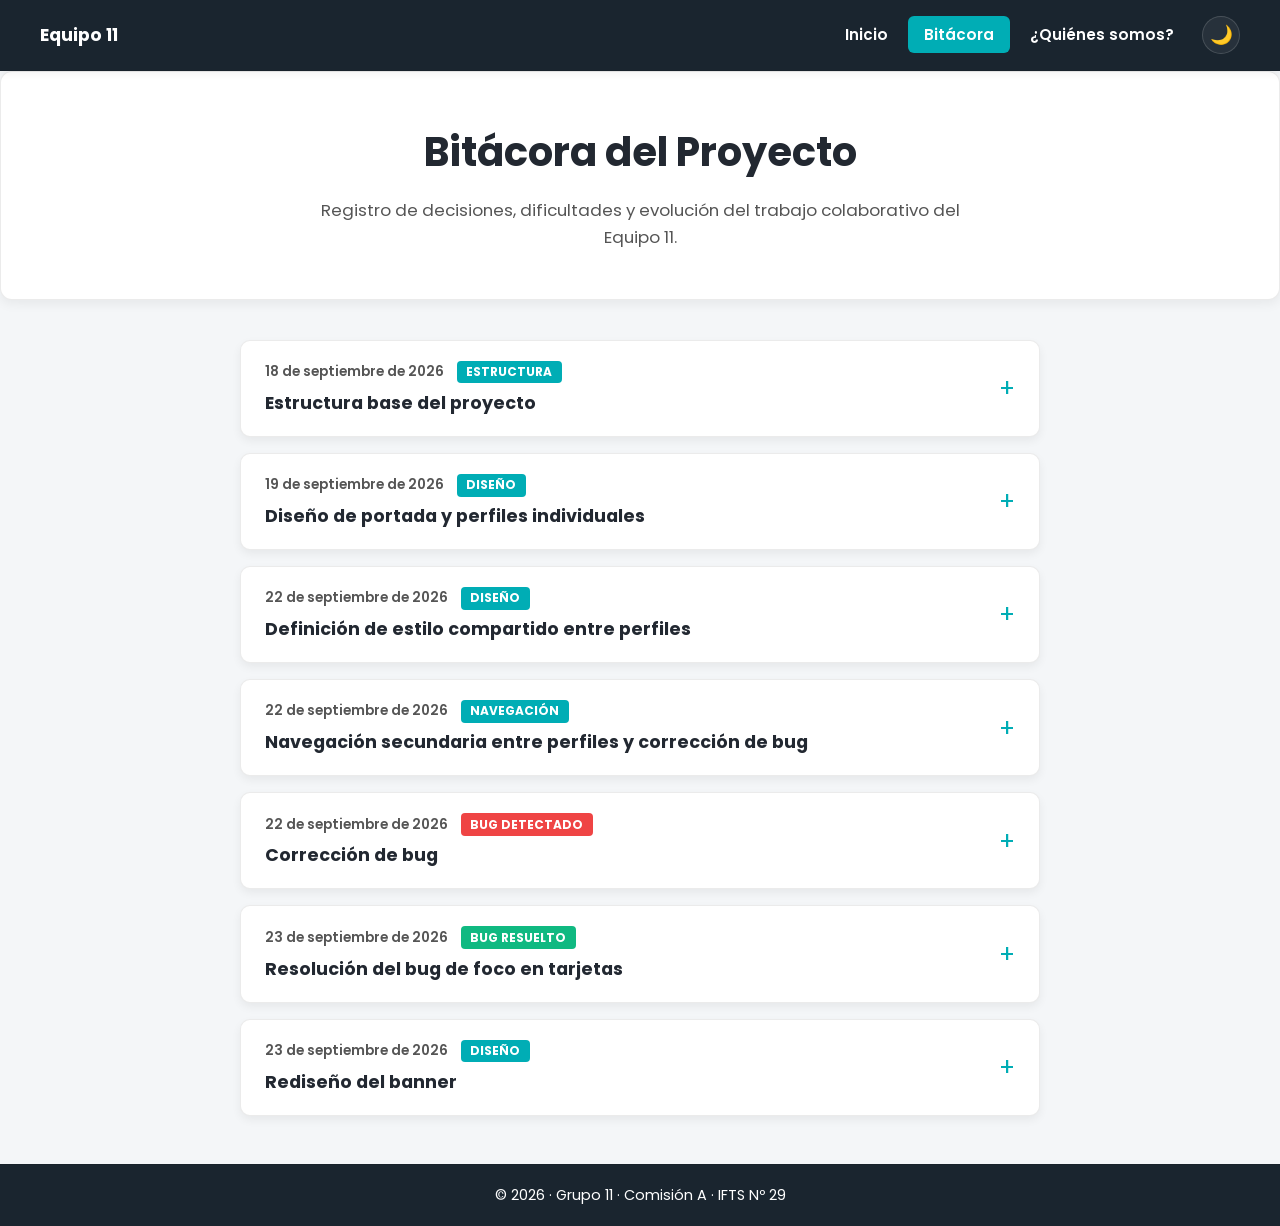
==== bitacora.html @ 81db3337 "feat: maquetación y contenido de la bitácora del proyecto" ====
<!doctype html>
<html lang="es" data-theme="claro">
  <head>
    <meta charset="UTF-8" />
    <meta name="viewport" content="width=device-width, initial-scale=1.0" />
    <title>Bitácora ~ Equipo 11</title>

    <!--
      Obtenemos el tema que se debe usar al cargar la página:
      primero buscamos una preferencia guardada por el usuario.
      Si no existe, usamos la preferencia de tema del sistema.
    -->
    <script>
      (function () {
        const temaSalvado = localStorage.getItem("theme") ||
          (window.matchMedia("(prefers-color-scheme: dark)").matches ? "oscuro" : "claro");

        document.documentElement.setAttribute("data-theme", temaSalvado);

        // Evitamos animaciones durante la inicialización para prevenir parpadeos.
        document.documentElement.classList.add("no-transiciones");
      })();
    </script>

    <link rel="stylesheet" href="css/styles.css" />
    <script src="js/main.js" defer></script>
    <script src="js/bitacora.js" defer></script>
  </head>
  <body>
    <!-- MENÚ DE NAVEGACIÓN GLOBAL (idéntico al de index.html) -->
    <header>
      <div class="nav-contenedor">
        <a href="index.html" class="nav-logo">Equipo <span>11</span></a>
        <div class="nav-utilidades">
          <nav>
            <ul id="nav-list">
              <li><a href="index.html">Inicio</a></li>
              <li><a href="bitacora.html" aria-current="page">Bitácora</a></li>
              <li><a href="index.html#quienes-somos">¿Quiénes somos?</a></li>
            </ul>
          </nav>
          <button id="menu-toggle"
                  class="menu-toggle"
                  aria-label="Abrir menú de navegación"
                  aria-expanded="false"
                  aria-controls="nav-list"
                  type="button">
            <span aria-hidden="true"></span>
            <span aria-hidden="true"></span>
            <span aria-hidden="true"></span>
          </button>
          <button id="theme-toggle" class="theme-toggle-btn" aria-label="Cambiar tema de la página">
            <span class="theme-ic-wrapper" aria-hidden="true">
              <span class="ic-sol">☀️</span>
              <span class="ic-luna">🌙</span>
            </span>
          </button>
        </div>
      </div>
    </header>

   <section class="hero">
  <h1>Bitácora del Proyecto</h1>
  <p>Registro de decisiones, dificultades y evolución del trabajo colaborativo del Equipo 11.</p>
</section>

<!-- Contenedor vacío donde JS inyectará el acordeón -->
<section id="contenedor-bitacora" class="bitacora-timeline">
   <!-- Las entradas se renderizan aquí dinámicamente -->
</section>

<!-- IMPORTANTE: El orden de los scripts importa. Primero los datos, luego la lógica -->
<script src="js/bitacoraData.js"></script>
<script src="js/bitacora.js"></script>

    <footer>
      <p>
        &copy; 2026 · Grupo 11 · Comisión A · IFTS Nº 29
      </p>
    </footer>
  </body>
</html>
---- css/styles.css ----
/* ===================================================
   IMPORTACIÓN DE FUENTES & VARIABLES GLOBALES
   =================================================== */
@import url("https://fonts.googleapis.com/css2?family=Poppins:wght@300;400;600;700&display=swap");

:root {
  /* Paleta de colores general*/

  --color-etiqueta-celeste: #38bdf8;
  --color-etiqueta-violeta: #a855f7;
  --color-etiqueta-coral: #f43f5e;
  --color-etiqueta-ambar: #f59e0b;
  --color-etiqueta-rosa: #ec4899;

  --color-etiqueta-celeste-bg: rgba(56, 189, 248, 0.15);
  --color-etiqueta-violeta-bg: rgba(168, 85, 247, 0.15);
  --color-etiqueta-coral-bg: rgba(244, 63, 94, 0.15);
  --color-etiqueta-ambar-bg: rgba(245, 158, 11, 0.15);
  --color-etiqueta-rosa-bg: rgba(236, 72, 153, 0.15);

  --color-btn-theme-bg: rgba(255, 255, 255, 0.06);
  --color-btn-theme-border: rgba(255, 255, 255, 0.15);
  --color-btn-theme-hover-bg: rgba(255, 255, 255, 0.16);
  --color-btn-theme-hover-border: rgba(255, 255, 255, 0.35);
  --color-btn-theme-hover-shadow: rgba(255, 255, 255, 0.12);

  --color-heart-indicador: #f4f6f8ee;

  /* Tipografía */
  --fuente-principal: "Poppins", sans-serif;

  /* Variables de la transición circular del cambio de tema */
  --ripple-x: 50%;
  --ripple-y: 50%;
  --ripple-radius: 1000px;
}

[data-theme="claro"]{
  --color-primario: #1a252f;
  --color-secundario: #00adb5;
  --color-fondo: #f4f6f8;
  --color-tarjeta: #ffffff;
  --color-texto: #222831;
  --color-texto-suave: #555555;
  --color-texto-footer: #ffffff;
  --color-hover: #007f86;

  --color-sombra: rgba(0, 0, 0, 0.06);
  --color-borde: rgba(0, 0, 0, 0.08);
  --color-separador-util: rgba(255, 255, 255, 0.08);

  --btn-tarjeta-bg: rgba(0, 0, 0, 0.05);
  --btn-tarjeta-border: rgba(0, 0, 0, 0.15);
  --btn-tarjeta-text: var(--color-texto);

  --color-btn-fede: var(--color-primario);
  --color-acent-ria-text: var(--color-etiqueta-violeta);

  --color-heart-indicador-border: #f4f4f481;

}

[data-theme="oscuro"] {
  --color-primario: #121212;
  --color-secundario: #0d9488;
  --color-fondo: #121212;
  --color-tarjeta: #1e1e1e;
  --color-texto: #d6d9de;
  --color-texto-suave: #94a3b8;
  --color-texto-footer: #94a3b8;
  --color-hover: #0a756b;

  --color-sombra: rgba(0, 0, 0, 0.4);
  --color-borde: rgba(255, 255, 255, 0.1);
  --color-separador-util: rgba(255, 255, 255, 0.08);

  --btn-tarjeta-bg: rgba(255, 255, 255, 0.08);
  --btn-tarjeta-border: rgba(255, 255, 255, 0.15);
  --btn-tarjeta-text: #ffffff;

  --color-heart-indicador-border: var(--color-borde);
  --color-acent-ria-text: #c084fc;

  --color-btn-fede: var(--color-secundario);

}

/* ===================================================
   RESET Y ESTILOS BASE
   =================================================== */
* {
  margin: 0;
  padding: 0;
  box-sizing: border-box;
}


html {
  scroll-behavior: smooth;
}

/* Evitamos transiciones durante la carga inicial para prevenir parpadeos de tema. */
.no-transiciones,
.no-transiciones * {
  transition: none !important;
}

body {
  font-family: var(--fuente-principal);
  background-color: var(--color-fondo);
  color: var(--color-texto);
  line-height: 1.6;
  display: flex;
  flex-direction: column;
  min-height: 100vh;
}


/* ESTILOS GLOBALES DE FOCO VISIBLE (ACCESIBILIDAD ELEGANTE) */
a:focus-visible,
button:focus-visible {
  outline: 2px solid var(--color-secundario);
  outline-offset: 3px;
}

/* ===================================================
   NAVEGACIÓN GLOBAL 
   =================================================== */
header {
  background-color: var(--color-primario);
  padding: 1rem 1.5rem;
  border-bottom: 1px solid var(--color-borde);
  box-shadow: 0 2px 8px var(--color-sombra);
  position: sticky;
  top: 0;
  z-index: 1000;
}

.nav-contenedor {
  max-width: 1200px;
  margin: 0 auto;
  display: flex;
  justify-content: space-between;
  align-items: center;
}

.nav-logo {
  color: #ffffff;
  font-weight: 700;
  font-size: 1.1rem;
  text-decoration: none;
  border-radius: 4px;
}

.nav-utilidades {
  display: flex;
  align-items: center;
  gap: 1.5rem;
}

#nav-list {
  list-style: none;
  display: flex;
  justify-content: center;
  align-items: center;
  gap: 1rem;
}

#nav-list li {
  border: none;
}

#nav-list a {
  color: #ffffff;
  text-decoration: none;
  font-weight: 600;
  padding: 0.5rem 0.25rem;
  border-radius: 6px;
  font-size: 0.95rem;
  position: relative;
  transition:
    background-color 0.3s ease,
    color 0.3s ease;
}

/* ESTILO NAV ACTIVO */
#nav-list a[aria-current="page"] {
  background-color: var(--color-secundario);
  color: #ffffff;
  padding: 0.5rem 1.0rem;
}

#nav-list a[aria-current="page"]:hover {
  background-color: var(--color-hover);
}

.menu-toggle {
  background: transparent;
  border: none;
  cursor: pointer;
}

.menu-toggle span {
  display: block;
  width: 25px;
  height: 3px;
  background-color: #ffffff;
  border-radius: 2px;
  transition: transform 0.3s ease, opacity 0.3s ease;
}

/* EFECTO HOVER: Subrayado sutil animado (SOLO DESKTOP) */
@media (min-width: 900px) {

  .menu-toggle {
    display: none;
  }

  #nav-list a:not([aria-current="page"])::after {
    content: "";
    position: absolute;
    bottom: 0;
    left: 0;
    width: 0;
    height: 2px;
    background-color: var(--color-secundario);
    transition: width 0.3s cubic-bezier(0.4, 0, 0.2, 1);
  }

  #nav-list a:not([aria-current="page"]):hover::after {
    width: 100%;
  }

  #nav-list {
    max-height: none;
    opacity: 1;
    overflow: visible;
    padding: 0;
    background-color: transparent;
    box-shadow: none;
  }
}

@media (max-width: 899px) {
  .menu-toggle {
    display: flex;
    flex-direction: column;
    gap: 5px;
    padding: 5px;
    border-radius: 4px;
  }

  /* Animación hamburguesa a X */
  .menu-toggle.active span:nth-child(1) {
    transform: translateY(8px) rotate(45deg);
  }
  .menu-toggle.active span:nth-child(2) {
    opacity: 0;
  }
  .menu-toggle.active span:nth-child(3) {
    transform: translateY(-8px) rotate(-45deg);
  }

  nav {
    position: absolute;
    top: 100%;
    left: 0;
    width: 100%;
  }

  #nav-list {
    background-color: var(--color-primario);
    flex-direction: column;
    align-items: stretch;
    padding: 0 1.5rem;
    gap: 0;
    border-bottom: 1px solid var(--color-borde);
    box-shadow: 0 4px 10px var(--color-sombra);
    max-height: 0;
    overflow: hidden;
    opacity: 0;
    transition: max-height 0.4s cubic-bezier(0.4, 0, 0.2, 1), opacity 0.3s ease, padding 0.3s ease;
  }

  /* Cuando JS inyecta la clase nav-open, se despliega */
  #nav-list.nav-open {
    max-height: 300px;
    opacity: 1;
    padding: 0.5rem 1.5rem 0rem 1.5rem;
  }

  #nav-list a {
    text-align: center;
    display: block;
    padding: 1rem 0.5rem;
  }

  #nav-list a[aria-current="page"] {
    display: block;
    width: 100%;
    margin: 0.25rem 0;
  }

  #nav-list li + li {
    border-top: 1px solid var(--color-separador-util);
  }

  #nav-list li:has(a[aria-current="page"]) + li {
    border-top: none;
  }

}

/* BOTÓN MODO OSCURO*/

.theme-toggle-btn {
  background: var(--color-btn-theme-bg);
  border: 1px solid var(--color-btn-theme-border);
  cursor: pointer;
  width: 38px;
  height: 38px;
  border-radius: 50%;
  display: inline-flex;
  align-items: center;
  justify-content: center;
  font-size: 1.15rem;
  line-height: 1;
  transition: background-color 0.3s cubic-bezier(0.4, 0, 0.2, 1),
              border-color 0.3s cubic-bezier(0.4, 0, 0.2, 1),
              box-shadow 0.3s cubic-bezier(0.4, 0, 0.2, 1);
}

.theme-toggle-btn:hover {
  background: var(--color-btn-theme-hover-bg);
  border-color: var(--color-btn-theme-hover-border);
  box-shadow: 0 0 10px var(--color-btn-theme-hover-shadow);
}


[data-theme="oscuro"] .ic-sol {
  display: inline-block;
}

[data-theme="oscuro"] .ic-luna {
  display: none;
}

[data-theme="claro"] .ic-sol {
  display: none;
}

[data-theme="claro"] .ic-luna {
  display: inline-block;
}


/* ANIMACIÓN CIRCULAR (Utilizando VIEW TRANSITIONS API) */

::view-transition-old(root),
::view-transition-new(root) {
  animation: none;
  mix-blend-mode: normal;
}

[data-theme-transicion="a-oscuro"]::view-transition-old(root) {
  z-index: 2;
  animation: circle-shrink 0.6s cubic-bezier(0.4, 0, 0.2, 1) forwards;
}

[data-theme-transicion="a-oscuro"]::view-transition-new(root) {
  z-index: 1;
}

[data-theme-transicion="a-claro"]::view-transition-new(root) {
  z-index: 2;
  animation: circle-grow 0.6s cubic-bezier(0.4, 0, 0.2, 1) forwards;
}

[data-theme-transicion="a-claro"]::view-transition-old(root) {
  z-index: 1;
}

@keyframes circle-grow {
  from { clip-path: circle(0px at var(--ripple-x, 50%) var(--ripple-y, 50%)); }
  to { clip-path: circle(var(--ripple-radius, 1000px) at var(--ripple-x, 50%) var(--ripple-y, 50%)); }
}

@keyframes circle-shrink {
  from { clip-path: circle(var(--ripple-radius, 1000px) at var(--ripple-x, 50%) var(--ripple-y, 50%)); }
  to { clip-path: circle(0px at var(--ripple-x, 50%) var(--ripple-y, 50%)); }
}



/* ===================================================
   CONTENEDOR PRINCIPAL Y SECCIONES
   =================================================== */
main {
  flex: 1;
  max-width: 1200px;
  margin: 2rem auto;
  padding: 0 1.5rem;
  width: 100%;
}

h1,
h2,
h3 {
  color: var(--color-texto);
  margin-bottom: 1rem;
}

/* ===================================================
   PORTADA: TARJETAS DEL EQUIPO
   =================================================== */
.equipo-listado {
  margin-top: 2rem;

}

.contenedor-tarjetas{
  width: 100%;
  max-width: 1100px;
  margin: 0 auto;
}

.tarjeta {
  background-color: var(--color-tarjeta);
  border: 1px solid var(--color-borde);
  box-shadow: 0 8px 20px var(--color-sombra);
  overflow: hidden;
}

.tarjeta-etiqueta {
  display: inline-block;
  padding: 0.2rem 0.55rem;
  border-radius: 6px;
  font-size: 0.72rem;
  font-weight: 600;
  white-space: nowrap;
}

.tarjeta-titulo {
  font-size: 1.05rem;
  font-weight: 700;
  white-space: nowrap;
  overflow: hidden;
  text-overflow: ellipsis;
}

.tarjeta.fede .tarjeta-etiqueta { 
  color: var(--color-etiqueta-celeste); 
  background-color: var(--color-etiqueta-celeste-bg);
}

.tarjeta.ria .tarjeta-etiqueta { 
  color: var(--color-etiqueta-violeta); 
  background-color: var(--color-etiqueta-violeta-bg);
}
.tarjeta.cande .tarjeta-etiqueta { 
  color: var(--color-etiqueta-rosa); 
  background-color: var(--color-etiqueta-rosa-bg);
}

.tarjeta.marcos .tarjeta-etiqueta { 
  color: var(--color-etiqueta-ambar); 
  background-color: var(--color-etiqueta-ambar-bg);
}

.tarjeta.javier .tarjeta-etiqueta { 
  color: var(--color-etiqueta-coral); 
  background-color: var(--color-etiqueta-coral-bg);
}


/* tarjetaS DESKTOP */

@media (min-width: 900px) {

  .avatar-movil {
    display: none;
  }

  .contenedor-tarjetas{
    display: flex;
    height: 380px;
    align-items: center;
    justify-content: center;
    padding: 0 20px;
  }

  .tarjeta {
    flex: 1;
    height: 100%;
    padding: 1.8rem;
    border-radius: 20px;
    display: flex;
    flex-direction: column;
    justify-content: space-between;
    position: relative;
    z-index:1;

    transition: flex 0.4s cubic-bezier(0.25, 1, 0.5, 1),
                margin 0.4s cubic-bezier(0.25, 1, 0.5, 1),
                transform 0.4s cubic-bezier(0.25, 1, 0.5, 1),
                box-shadow 0.35s ease;
  }

  .tarjeta + .tarjeta {
    margin-left: -40px;
  }

  .tarjeta:is(:hover, :has(:focus-visible)) {
    flex: 2.2;
    margin-left: -15px;
    z-index: 10;
    box-shadow:
      0 25px 60px var(--color-sombra),
      0 0 30px rgba(56, 189, 248, 0.15);
  }

  .contenedor-tarjetas:has(.tarjeta:is(:hover, :has(:focus-visible)))
  .tarjeta:not(:hover, :has(:focus-visible)) {
    transform: scale(0.95);
  }

  .tarjeta-izq{
    height: 100%;
    z-index: 2;
    max-width: 100%;
  }

  .tarjeta-titulo {
    font-size: 1.5rem;
    margin-bottom: 0.4rem;
  }

  .tarjeta-etiqueta {
    margin-bottom: 0.8rem;
    font-size: 0.8rem;
    padding: 0.35rem 0.75rem;
  }

  .tarjeta-desc {
    color: var(--color-texto-suave);
    font-size: 0.9rem;
    line-height: 1.5;
    margin-bottom: 1.2rem;
    max-width: 85%;
  }

  .tarjeta-btn {
    display: inline-flex;
    align-items: center;
    gap: 0.5rem;
    padding: 0.6rem 1rem;
    border-radius: 10px;
    background: var(--btn-tarjeta-bg);
    border: 1px solid var(--btn-tarjeta-border);
    color: var(--btn-tarjeta-text);
    font-size: 0.85rem;
    font-weight: 600;
    text-decoration: none;
    opacity: 0.6;
    transition: opacity 0.3s ease, background-color 0.3s, border-color 0.3s;
  }

  .avatar-desktop{
    display: block;
    position: absolute;
    right: -10px;
    bottom: -10px;
    width: 200px;
    height: 200px;
    border-radius: 50%;
    object-fit: cover;
    box-shadow: 0 10px 25px rgba(0, 0, 0, 0.5);
    z-index: 1;
    pointer-events: none;
    opacity: 0;
  }

  .tarjeta:is(:hover, :has(:focus-visible)) .avatar-desktop {
    opacity: 1;
  }
  .tarjeta:is(:hover, :has(:focus-visible)) .tarjeta-desc,
  .tarjeta:is(:hover, :has(:focus-visible)) .tarjeta-btn {
    opacity: 1;
  }

  .tarjeta-btn-flecha {
    display: inline-block;
    transition: transform 0.3s ease;
  }

  /* HOVER SOLO EN DESKTOP CON MOUSE */
  @media (hover: hover) and (pointer: fine) {

    .tarjeta {
      transform-style: preserve-3d;
    }

    .tarjeta-btn:hover .tarjeta-btn-flecha { transform: translateX(5px); }
  }

}

/* =========================================================
  VISTA MÓVIL (BARRAS BASTANTE SUPERPUESTAS Y COMPACTAS)
  ========================================================= */

  @media (max-width: 899px) {
    .contenedor-tarjetas{
      display: flex;
      flex-direction: column;
      padding-bottom: 12px;
      max-width: 600px;

    }

    .tarjeta {
      padding: 0.75rem 1rem;
      display: flex;
      flex-direction: row;
      border-radius: 16px;
      align-items: center;
      justify-content: space-between;
      min-height: 58px;

      /* Efecto de apilado superpuesto */
      margin-bottom: -12px;
    }

    /* Control de orden Z para garantizar clicks limpios */
    .tarjeta:nth-child(1) { z-index: 1; }
    .tarjeta:nth-child(2) { z-index: 2; }
    .tarjeta:nth-child(3) { z-index: 3; }
    .tarjeta:nth-child(4) { z-index: 4; }
    .tarjeta:nth-child(5) { z-index: 5; }

    .tarjeta-izq {
      max-width: 60%;
    }

    .tarjeta-der {
      display: flex;
      flex-direction: row-reverse;
      align-items: center;
      gap: 0.75rem;
    }

    /* Avatar más grande, completamente opaco y nítido */
    .avatar-movil {
      width: 50px;
      height: 50px;
      border-radius: 50%;
      object-fit: cover;
      box-shadow: 0 4px 10px var(--color-sombra);
      opacity: 1;
      flex-shrink: 0;
    }

    /* Botón en versión mini circular para móvil */
    .tarjeta-btn {
      display: inline-flex;
      align-items: center;
      justify-content: center;
      width: 48px;
      height: 48px;
      border-radius: 50%;
      background: var(--btn-tarjeta-bg);
      border: 1px solid var(--btn-tarjeta-border);
      color: var(--btn-tarjeta-text);
      text-decoration: none;
      flex-shrink: 0;
    }
    
    .tarjeta-titulo {
      margin-top: 8px;
    }

    .tarjeta-btn-texto {
      display: none; /* Oculta el texto en movil */
    }

    /* Ocultar elementos no usados en movil */
    .tarjeta-desc, .avatar-desktop {
      display: none;
    }

  }

/* ===================================================
  BANNER
  =================================================== */

.banner {
  position: relative;
  background-color: var(--color-tarjeta);
  border: 1px solid var(--color-borde);
  border-radius: clamp(12px, 2vw, 20px);
  padding: clamp(2.5rem, 5vw, 4rem);
  box-shadow: 0 4px 12px var(--color-sombra);
  overflow:hidden;
}

.banner > * {
  position: relative;
  z-index: 1;
}

.banner::before {
  content: "";
  position: absolute;
  inset: -15%;
  background-image: 
    linear-gradient(to right, var(--color-borde) 1px, transparent 1px),
    linear-gradient(to bottom, var(--color-borde) 1px, transparent 1px);
  background-size: 24px 24px;
  opacity: 0.2;
  transform: rotate(6deg);
  z-index: 0;
}

.banner h1 {
  font-size: clamp(2rem, 3.5vw, 3rem);
  line-height: 1.15;
  margin-bottom: 1.2rem;
  font-weight: 700;
}

.banner h1 span {
  border-bottom: 2px dashed var(--color-secundario);
  display: inline-block;
}

.banner p {
  background-color: var(--color-fondo);
  border-left: 3px solid var(--color-secundario);
  padding: 1rem 1.5rem;
  border-radius: 0 8px 8px 0;
  font-size: clamp(0.9rem, 1.1vw, 0.95rem);
  color: var(--color-texto-suave);
  max-width: 550px;
}

/* Extensión de lado a lado solo en pantallas móviles (menores a 500px) */
@media (max-width: 550px) {
  .banner {
    /* Cancela los 1.5rem de padding lateral y el superior de -2rem que aporta el <main> */
    margin-left: -1.5rem;
    margin-right: -1.5rem;
    margin-top: -2rem;
    /* Elimina bordes laterales y superior y redondeo para que toque los extremos de la pantalla */
    border-top: none;
    border-left: none;
    border-right: none;
    border-radius: 0;
  }
}


/* ===================================================
   TARJETA DE PERFIL INDIVIDUAL
   =================================================== */
.tarjeta-perfil {
  background-color: var(--color-tarjeta);
  padding: 2.5rem;
  border-radius: 12px;
  box-shadow: 0 4px 12px rgba(0, 0, 0, 0.08);
  max-width: 800px;
  margin: 0 auto;
}

.avatar {
  width: 160px;
  height: 160px;
  border-radius: 50%;
  object-fit: cover;
  display: block;
  margin: 0 auto 1.5rem;
  border: 4px solid var(--color-secundario);
}

.bloque-perfil,
.bloque-interactivo,
.interaccion-portada {
  background-color: var(--color-fondo);
  padding: 1.5rem;
  border-radius: 8px;
  margin-top: 1.5rem;
}

.bloque-perfil ul,
.bloque-perfil ol {
  padding-left: 1.5rem;
}

.bloque-perfil li {
  margin-bottom: 0.4rem;
}

/* BOTONES E INTERACTIVIDAD JS */
#btn-mi-interaccion {
  background-color: var(--color-btn-fede);
  color: #ffffff;
  border: none;
  padding: 0.7rem 1.4rem;
  font-size: 0.95rem;
  font-family: var(--fuente-principal);
  font-weight: 600;
  border-radius: 6px;
  cursor: pointer;
  transition: background-color 0.3s ease;
  margin-top: 0.5rem;
}

#btn-mi-interaccion:hover {
  background-color: var(--color-hover);
}

#resultado-interaccion {
  margin-top: 1rem;
  font-weight: 600;
  color: var(--color-secundario);
}

/* ===================================================
   TARJETA DE PERFIL INDIVIDUAL - RIA
   =================================================== */

.tarjeta-unificada-ria {
  background: var(--color-tarjeta);
  border: 1px solid var(--color-borde);
  border-radius: 16px;
  box-shadow: 0 2px 8px rgba(0, 0, 0, 0.03);
  overflow: hidden;
  position: relative;
  z-index: 1;

  /* -------------------------------------------------
     Estructura general
     ------------------------------------------------- */

  .fila-tarjeta {
    display: grid;
    grid-template-columns: 1fr;
  }

  .columna-tarjeta {
    padding: 1.75rem;
    display: flex;
    flex-direction: column;
    justify-content: space-between;

    position: relative;

  .puntos-decorativos {
    position: absolute;
    inset: 0;
    pointer-events: none;
    z-index: 0;

      span {
        position: absolute;
        width: 2px;
        height: 2px;
        border-radius: 50%;
        background-color: #c084fc;
        opacity: 0;
      }

      /* posiciones */
      span:nth-child(1)  { left: 5%;  top: 8%; }
      span:nth-child(2)  { left: 18%; top: 4%; }
      span:nth-child(3)  { left: 37%; top: 7%; }
      span:nth-child(4)  { left: 61%; top: 5%; }
      span:nth-child(5)  { left: 87%; top: 9%; }

      span:nth-child(6)  { left: 2%;  top: 30%; }
      span:nth-child(7)  { left: 97%; top: 27%; }

      span:nth-child(8)  { left: 4%;  top: 52%; }
      span:nth-child(9)  { left: 96%; top: 49%; }

      span:nth-child(10) { left: 3%;  top: 73%; }
      span:nth-child(11) { left: 97%; top: 70%; }

      span:nth-child(12) { left: 12%; top: 93%; }
      span:nth-child(13) { left: 32%; top: 97%; }
      span:nth-child(14) { left: 53%; top: 94%; }
      span:nth-child(15) { left: 74%; top: 97%; }
      span:nth-child(16) { left: 91%; top: 93%; }

      span:nth-child(17) { left: 25%; top: 18%; }
      span:nth-child(18) { left: 73%; top: 21%; }
      span:nth-child(19) { left: 23%; top: 81%; }
      span:nth-child(20) { left: 78%; top: 82%; }
    }
  }

  .contenido-perfil {
    margin: auto;
    position:relative;
    z-index: 1;
  }

  /* -------------------------------------------------
     Identidad
     ------------------------------------------------- */

  .identidad {
    display: flex;
    align-items: center;
    gap: 1rem;
    margin-bottom: 1.5rem;

    img {
      width: 70px;
      height: 70px;
      border-radius: 50%;
      object-fit: cover;
    }

    h1 {
      margin: 0;
      font-size: 1.3rem;
    }

    p {
      margin: 0.15rem 0 0;
      color: var(--color-texto);
      font-size: 0.85rem;
    }
  }

  /* Títulos de las secciones de la tarjeta */
  section h2 {
    font-size: 0.78rem;
    text-transform: uppercase;
    letter-spacing: 0.06em;
    color: var(--color-texto-suave);
    margin: 0 0 0.75rem;
  }

  /* -------------------------------------------------
     Habilidades
     ------------------------------------------------- */

  .habilidades {
    list-style: none;
    display: flex;
    flex-wrap: wrap;
    gap: 0.4rem;
    margin: 0;
    padding: 0;

    li {
      background: var(--color-etiqueta-violeta-bg);
      color: var(--ink);
      border-radius: 999px;
      padding: 0.3rem 0.75rem;
      font-size: 0.75rem;
      font-weight: 500;
      cursor: default;

      transition:
        background-color 0.8s ease,
        color 0.8s ease,
        transform 0.3s ease;

      /* PHP */
      &:nth-child(1) {
        --chip-bg: #ef4444;
        --chip-color: #ffffff;
      }

      /* JavaScript */
      &:nth-child(2) {
        --chip-bg: #f59e0b;
        --chip-color: #ffffff;
      }

      /* Kotlin */
      &:nth-child(3) {
        --chip-bg: #10b981;
        --chip-color: #ffffff;
      }

      /* Java */
      &:nth-child(4) {
        --chip-bg: #3b82f6;
        --chip-color: #ffffff;
      }

      /* Python */
      &:nth-child(5) {
        --chip-bg: #8b5cf6;
        --chip-color: #ffffff;
      }

      /* En dispositivos con puntero preciso, las
         habilidades reaccionan al pasar el cursor. */
      @media (pointer: fine) {
        &:hover {
          background: var(--chip-bg);
          color: var(--chip-color);
          transform: scale(1.05);
          transition:
            background-color 0.15s ease,
            color 0.15s ease,
            transform 0.15s ease;
          outline: none;
        }
      }

      /* En dispositivos táctiles, la interacción se
         controla mediante la clase .touch-active. */
      @media (pointer: coarse) {
        cursor: pointer;

        &.touch-active {
          background: var(--chip-bg);
          color: var(--chip-color);
          transform: scale(1.05);
          transition:
            background-color 0.15s ease,
            color 0.15s ease,
            transform 0.15s ease;
        }
      }
    }
  }

  /* -------------------------------------------------
     Pestañas para móvil
     ------------------------------------------------- */

  .tabs-movil {
    display: flex;
    gap: 0.5rem;
    margin-top: 1.5rem;
    position: relative;
    z-index: 1;

    @media (max-width: 800px) {
      border-bottom: 1px solid var(--color-borde);
      padding-bottom: 1rem;
    }

    @media (min-width: 801px) {
      display: none;
    }
  }

  .btn-tab {
    flex: 1;
    background: var(--btn-tarjeta-bg);
    border: 1px solid var(--btn-tarjeta-border);
    color: var(--btn-tarjeta-text);
    padding: 0.6rem;
    border-radius: 8px;
    cursor: pointer;
    font: inherit;
    font-size: 0.85rem;
    font-weight: 500;
    text-align: center;
    transition: all 0.2s ease;

    &.activo {
      background: var(--color-etiqueta-violeta-bg);
      color: var(--color-acent-ria-text);
      border-color: var(--color-etiqueta-violeta);
    }
  }

  /* La pestaña inactiva permanece fuera del flujo.
     JavaScript agrega .activo a la pestaña seleccionada. */
  .contenido-tab {
    display: none;

    &.activo {
      display: block;
    }

    /* En escritorio no hay pestañas: ambas secciones
       permanecen visibles simultáneamente. */
    @media (min-width: 801px) {
      display: block;
    }
  }

  /* -------------------------------------------------
     Listas de medios
     ------------------------------------------------- */

  .lista-items {
    list-style: none;
    margin: 0;
    padding: 0;
    display: flex;
    flex-direction: column;
    gap: 1rem;
  }

  .item {
    display: flex;
    align-items: center;
    gap: 1rem;
    border-bottom: 1px solid var(--color-borde);
    padding-bottom: 0.75rem;
    position: relative;

    &:last-child {
      border-bottom: none;
      padding-bottom: 0;
    }

    /* -------------------------------------------------
       Póster / imagen del medio
       ------------------------------------------------- */

    .contenedor-poster {
      position: relative;
      width: 46px;
      height: 46px;
      flex-shrink: 0;

      @media (pointer: coarse) {
        cursor: pointer;
      }

      &:focus-visible {
        outline: 2px solid var(--color-secundario);
        outline-offset: 2px;
        border-radius: 8px;
      }

      .poster-item {
        width: 100%;
        height: 100%;
        object-fit: cover;
        border-radius: 8px;
        background: var(--color-borde);
        display: block;
        transition:
          filter 0.3s ease,
          transform 0.3s ease;
      }

      /* Indicador que aparece en dispositivos táctiles */
      .indicador-poster {
        display: none;
        position: absolute;
        bottom: -4px;
        right: -4px;
        background: var(--color-primario);
        border: 1px solid var(--color-heart-indicador-border);
        border-radius: 50%;
        width: 20px;
        height: 20px;
        font-size: 0.65rem;
        align-items: center;
        justify-content: center;
        color: var(--color-heart-indicador);
        box-shadow: 0 1px 3px rgba(0, 0, 0, 0.1);
        z-index: 2;

        @media (pointer: coarse) {
          display: flex;
        }
      }
    }

    &.touch-active {
      .indicador-poster {
        color: var(--color-acent-ria-text);
        border-color: var(--color-acent-ria-text);
        background: var(--color-primario);
      }
    }

    /* -------------------------------------------------
       Información del medio
       ------------------------------------------------- */

    .info-item {
      display: flex;
      flex-direction: column;
      justify-content: center;
      flex-grow: 1;
      position: relative;
      min-height: 42px;
      overflow: hidden;

      .info-inicial,
      .comentario-item {
        transition:
          all 0.35s cubic-bezier(0.175, 0.885, 0.32, 1.275);
      }

      .info-inicial {
        display: flex;
        flex-direction: column;
        justify-content: center;
        gap: 0.1rem;
        opacity: 1;
        transform: translateY(0);
      }

      .comentario-item {
        position: absolute;
        inset: 0;
        display: flex;
        align-items: center;
        font-size: 0.8rem;
        color: var(--color-acent-ria-text);
        font-style: italic;
        font-weight: 500;
        opacity: 0;
        pointer-events: none;
        transform: translateY(12px);
      }

      .titulo-item {
        font-size: 0.85rem;
        font-weight: 500;
        line-height: 1.3;
        color: var(--color-texto);
        display: block;
      }

      .subtitulo-item {
        font-size: 0.75rem;
        color: var(--color-texto-suave);
        display: block;
      }
    }

    /* -------------------------------------------------
       Interacción táctil
       ------------------------------------------------- */

    &.touch-active {
      .info-inicial {
        opacity: 0;
        transform: translateY(-12px);
        pointer-events: none;
      }

      .comentario-item {
        opacity: 1;
        transform: translateY(0);
        pointer-events: auto;
      }
    }

    /* -------------------------------------------------
       Hover / teclado
       ------------------------------------------------- */

    @media (pointer: fine) {
      .contenedor-poster:hover {
        .poster-item {
          filter: saturate(1.3) contrast(1.05);
        }

        ~ .info-item {
          .info-inicial {
            opacity: 0;
            transform: translateY(-12px);
            pointer-events: none;
          }

          .comentario-item {
            opacity: 1;
            transform: translateY(0);
            pointer-events: auto;
          }
        }
      }

      .contenedor-poster:focus-visible {
        ~ .info-item {
          .info-inicial {
            opacity: 0;
            transform: translateY(-12px);
            pointer-events: none;
          }

          .comentario-item {
            opacity: 1;
            transform: translateY(0);
            pointer-events: auto;
          }
        }
      }
    }
  }

  /* -------------------------------------------------
     Botón de reproducción
     ------------------------------------------------- */

  .btn-reproduccion {
    background: var(--color-etiqueta-violeta-bg);
    color: var(--color-acent-ria-text);
    border: none;
    border-radius: 50%;
    width: 44px;
    height: 44px;
    font-size: 0.85rem;
    cursor: pointer;
    text-decoration: none;
    display: flex;
    align-items: center;
    justify-content: center;
    flex-shrink: 0;
    transition:
      background-color 0.2s,
      transform 0.2s;

    &:hover {
      background: var(--color-etiqueta-violeta);
      color: #fff;
      transform: scale(1.05);
    }
  }

  /* -------------------------------------------------
     Música
     ------------------------------------------------- */

  .fila-musica {
    border-top: 1px solid var(--color-borde);
    padding: 1.75rem;

    @media (max-width: 800px) {
      border-top: none;
      margin-top: 0;
    }
  }

  /* =================================================
     ESCRITORIO
     ================================================= */

  @media (min-width: 801px) {
    display: grid;
    grid-template-columns: 1fr 1fr;

    .fila-tarjeta {
      display: contents;
    }

    .columna-tarjeta {
      &:first-child {
        grid-column: 1;
        grid-row: 1;
        border-right: 1px solid var(--color-borde);
      }

      &:nth-child(2) {
        grid-column: 2;
        grid-row: 1;
      }
    }

    .fila-musica {
      grid-column: 1 / -1;
      grid-row: 2;
    }
  }

  /* =================================================
     MÓVIL
     ================================================= */

  @media (max-width: 800px) {
    display: grid;
    grid-template-columns: 1fr;
    grid-template-areas:
      "perfil"
      "medios";

    .fila-tarjeta {
      display: contents;
    }

    .columna-tarjeta {
      &:first-child {
        grid-area: perfil;
        border-right: none;
      }

      &:nth-child(2) {
        grid-area: medios;
      }
    }

    .fila-musica {
      grid-area: medios;
    }
  }
}

/* ===================================================
   FOOTER
   =================================================== */
footer {
  background-color: var(--color-primario);
  color: var(--color-texto-footer);
  text-align: center;
  padding: 1.2rem;
  margin-top: auto;
  font-size: 0.9rem;
  border-top: 1px solid var(--color-borde);
}

/* ===================================================
   BREAKPOINTS OBLIGATORIOS (Consigna TP1)
   =================================================== */

/* Breakpoint 1: Celulares / Pantallas pequeñas (Hasta 400px) */
@media (max-width: 400px) {
  .hero h1 {
    font-size: 1.5rem;
  }

  .tarjeta-perfil {
    padding: 1.2rem;
  }

  .avatar {
    width: 120px;
    height: 120px;
  }
}

/* Breakpoint 2: Tablets / Pantallas medianas (A partir de 900px) */
@media (min-width: 900px) {

  .hero h1 {
    font-size: 2.2rem;
  }
}


/* Reduce las animaciones para usuarios que prefieren menos movimiento. */
@media (prefers-reduced-motion: reduce) {
  *,
  *::before,
  *::after {
    animation-duration: 0.01ms !important;
    animation-iteration-count: 1 !important;
    transition-duration: 0.01ms !important;
    scroll-behavior: auto !important;
  }
}

/*==========CANDE====================*/
/* ===================================================
   ESTILOS PROPIOS DEL PERFIL DE CANDE
   =================================================== */

.tarjeta-perfil.cande {
  --color-secundario: var(--color-etiqueta-rosa);
  --color-btn-fede: var(--color-etiqueta-rosa);
}

.tarjeta-perfil.cande .avatar {
  border-color: var(--color-etiqueta-rosa);
}

/* Habilidades como pills compactas en vez de lista vertical */
.habilidades-lista {
  list-style: none;
  display: flex;
  flex-wrap: wrap;
  gap: 0.5rem;
  padding: 0;
}

.habilidades-lista li {
  background-color: var(--color-etiqueta-rosa-bg);
  color: var(--color-etiqueta-rosa);
  padding: 0.35rem 0.75rem;
  border-radius: 6px;
  font-size: 0.85rem;
  font-weight: 600;
}

/* ===================================================
   TARJETAS FLIP (películas / discos)
   =================================================== */
.flip-ayuda {
  font-size: 0.8rem;
  color: var(--color-texto-suave);
  text-align: center;
  margin-bottom: 0.5rem;
}

.flip-grid {
  display: flex;
  flex-wrap: wrap;
  gap: 0.75rem;
  justify-content: center;
}

.flip-card {
  width: 140px;
  height: 190px;
  perspective: 800px;
  cursor: pointer;
  border-radius: 10px;
}

.flip-card:focus-visible {
  outline: 2px solid var(--color-etiqueta-rosa);
  outline-offset: 3px;
}

.flip-card-inner {
  position: relative;
  width: 100%;
  height: 100%;
  transition: transform 0.6s cubic-bezier(0.4, 0, 0.2, 1);
  transform-style: preserve-3d;
}

.flip-card.girada .flip-card-inner {
  transform: rotateY(180deg);
}

.flip-card-frente,
.flip-card-dorso {
  position: absolute;
  inset: 0;
  backface-visibility: hidden;
  -webkit-backface-visibility: hidden; /* evita que el frente se transparente al girar en Safari */
  border-radius: 10px;
  overflow: hidden;
  background-color: var(--color-fondo);
  border: 1px solid var(--color-borde);
  box-shadow: 0 6px 14px var(--color-sombra);
  display: flex;
  flex-direction: column;
  align-items: center;
  padding: 0.5rem;
  text-align: center;
}

.flip-card-frente {
  justify-content: flex-start;
}

.flip-card-img {
  width: 100%;
  height: 130px;
  object-fit: cover;
  border-radius: 6px;
  margin-bottom: 0.4rem;
}

.flip-card-rank {
  font-size: 0.7rem;
  font-weight: 700;
  color: var(--color-etiqueta-rosa);
}

.flip-card-titulo {
  font-size: 0.8rem;
  font-weight: 700;
  line-height: 1.2;
}

/* Dorso con fondo sólido (no el -bg translúcido) para que el texto
   se lea con contraste fuerte apenas termina el giro */
.flip-card-dorso {
  transform: rotateY(180deg);
  justify-content: center;
  background-color: var(--color-etiqueta-rosa);
}

.flip-card-autor {
  font-size: 0.8rem;
  font-weight: 700;
  color: #ffffff;
  margin-bottom: 0.4rem;
}

.flip-card-frase {
  font-size: 0.75rem;
  font-style: italic;
  color: #ffffff;
  line-height: 1.3;
}
/* ===================================================
   MEJORA DE CONTRASTE Y LEGIBILIDAD EN TARJETAS
   =================================================== */

/* 1. Frente: se usa el color de tarjeta del tema activo (blanco en
   modo día, casi negro en modo noche) en vez de un color fijo, para
   que el toggle de tema sí cambie cómo se ve */
.flip-card-frente {
  background-color: var(--color-tarjeta);
  border: 1px solid var(--color-borde);
}

/* Texto del frente: también sigue el tema en vez de quedar blanco fijo
   (blanco fijo se volvía invisible sobre una tarjeta clara en modo día) */
.flip-card-titulo {
  color: var(--color-texto);
  font-weight: 700; /* Negrita marcada */
  font-size: 0.85rem;
  margin-top: 0.2rem;
}

/* 2. Dorso: se mantiene fijo a propósito (rosa/bordó intenso en los
   dos temas), así el contraste contra el texto blanco está garantizado
   sin depender del tema activo */
.flip-card-dorso {
  background-color: #831843; /* Tono magenta/rosa oscuro e intenso */
  border: 1px solid rgba(255, 255, 255, 0.2);
}

/* Textos del dorso rellenados/negrita para facilitar la lectura */
.flip-card-autor {
  color: var(--color-texto);
  font-weight: 50; 
  font-size: 0.85rem;
  letter-spacing: 0.3px;
}

.flip-card-frase {
  color: #f8fafc; /* Blanco nítido */
  font-weight: 600; /* Seminegrita (rellena para evitar trazos finos) */
  font-style: normal; /* Se quita la cursiva para facilitar la lectura en móviles */
}
/* ===================================================
   GATGET: RECOMENDADOR DE PELÍCULAS
   =================================================== */
.resultado-ruleta {
  margin-top: 1rem;
  font-weight: 600;
  color: var(--color-etiqueta-rosa);
  min-height: 1.5em; /* Evita saltos de diseño cuando el texto está vacío */
}

/* Efecto para resaltar la película ganadora de la ruleta */
.flip-card.destacada {
  transform: scale(1.05);
  box-shadow: 0 0 15px var(--color-etiqueta-rosa-bg);
  transition: all 0.3s ease;
  z-index: 10;
}
/* ===================================================
   DISEÑO DE DISCOS ESTILO VINILO
   =================================================== */
.vinilos-grid {
  display: flex;
  flex-wrap: wrap;
  gap: 1.25rem;
  justify-content: center;
  margin-top: 1rem;
}

.disco-card {
  display: flex;
  flex-direction: column;
  align-items: center;
  width: 120px;
  text-align: center;
  cursor: pointer;
  transition: transform 0.2s ease;
}

.disco-card:hover {
  transform: translateY(-3px);
}

.disco-card:focus-visible {
  outline: 2px solid var(--color-etiqueta-rosa);
  outline-offset: 4px;
  border-radius: 8px;
}

/* Disco físico de vinilo */
.vinilo {
  position: relative;
  width: 110px;
  height: 110px;
  border-radius: 50%;
  background: radial-gradient(circle, #2b2b2b 0%, #111111 70%, #000000 100%);
  box-shadow: 0 6px 14px var(--color-sombra), inset 0 0 0 2px #333;
  display: flex;
  align-items: center;
  justify-content: center;
  margin-bottom: 0.5rem;
  border: 1px solid rgba(255, 255, 255, 0.1);
}

/* Efecto visual de surcos plásticos */
.vinilo::before {
  content: "";
  position: absolute;
  inset: 7px;
  border-radius: 50%;
  border: 1px solid rgba(255, 255, 255, 0.08);
  box-shadow: inset 0 0 0 6px rgba(255, 255, 255, 0.03),
              inset 0 0 0 14px rgba(255, 255, 255, 0.03);
  pointer-events: none;
}

/* Etiqueta / Portada circular en el centro */
.vinilo-tapa {
  width: 50px;
  height: 50px;
  border-radius: 50%;
  object-fit: cover;
  z-index: 1;
  border: 2px solid #111111;
}

/* Agujero central del vinilo */
.vinilo-centro {
  position: absolute;
  width: 10px;
  height: 10px;
  background-color: var(--color-fondo);
  border-radius: 50%;
  z-index: 2;
  border: 1px solid rgba(0, 0, 0, 0.5);
}

/* Portada grande que abarca casi todo el disco */
.vinilo-tapa {
  width: 96px; /* Aumentado de 50px a 96px para cubrir casi los 110px del vinilo */
  height: 96px;
  border-radius: 50%;
  object-fit: cover;
  z-index: 1;
  border: 1px solid rgba(0, 0, 0, 0.6);
}

/* Capa de surcos plásticos superpuesta por encima de la imagen */
.vinilo::before {
  content: "";
  position: absolute;
  inset: 4px;
  border-radius: 50%;
  border: 1px solid rgba(255, 255, 255, 0.12);
  box-shadow: inset 0 0 0 8px rgba(255, 255, 255, 0.05),
              inset 0 0 0 18px rgba(255, 255, 255, 0.05);
  pointer-events: none;
  z-index: 2; /* Pasa por encima de la portada para darle textura de vinilo */
}

/* Agujero del centro sobre la portada */
.vinilo-centro {
  position: absolute;
  width: 10px;
  height: 10px;
  background-color: var(--color-fondo);
  border-radius: 50%;
  z-index: 3; /* Se mantiene al frente en todo momento */
  border: 1px solid rgba(0, 0, 0, 0.7);
}

   /*==========CANDE====================*/
   /* ===================================================
   COMPONENTE: BITÁCORA TIMELINE (ACORDEÓN DINÁMICO)
   =================================================== */
.bitacora-timeline {
  max-width: 800px;
  margin: 0 auto 3rem;
  display: flex;
  flex-direction: column;
  gap: 1rem;
}

.timeline-item {
  background-color: var(--color-tarjeta);
  border: 1px solid var(--color-borde);
  border-radius: 10px;
  box-shadow: 0 4px 10px var(--color-sombra);
  overflow: hidden;
  transition: box-shadow 0.3s ease;
}

.timeline-item:hover {
  box-shadow: 0 6px 15px var(--color-sombra);
}

.timeline-header {
  width: 100%;
  background: transparent;
  border: none;
  padding: 1.25rem 1.5rem;
  text-align: left;
  cursor: pointer;
  display: flex;
  flex-direction: column;
  position: relative;
  font-family: var(--fuente-principal);
  color: var(--color-texto);
  transition: background-color 0.3s ease;
}

.timeline-header:hover {
  background-color: var(--color-fondo);
}

.timeline-meta {
  display: flex;
  align-items: center;
  gap: 0.8rem;
  margin-bottom: 0.4rem;
}

.timeline-fecha {
  font-size: 0.85rem;
  color: var(--color-texto-suave);
  font-weight: 600;
}

/* Etiquetas generales */
.timeline-tag {
  background-color: var(--color-secundario);
  color: #ffffff;
  padding: 0.15rem 0.6rem;
  border-radius: 4px;
  font-size: 0.75rem;
  font-weight: 700;
  text-transform: uppercase;
}

.tag-alerta { background-color: #ef4444; color: #fff; } /* Rojo para Bugs */
.tag-exito { background-color: #10b981; color: #fff; } /* Verde para Soluciones */

.timeline-titulo {
  font-size: 1.1rem;
  font-weight: 700;
  margin: 0;
  padding-right: 2rem;
}

/* Icono + / - del acordeón */
.timeline-icono {
  position: absolute;
  right: 1.5rem;
  top: 50%;
  transform: translateY(-50%);
  font-size: 1.5rem;
  font-weight: 400;
  color: var(--color-secundario);
  transition: transform 0.3s ease;
}

.timeline-item.activo .timeline-icono {
  transform: translateY(-50%) rotate(45deg);
}

.timeline-item.activo .timeline-header {
  border-bottom: 1px solid var(--color-borde);
}

/* Contenido oculto animado (Grid 0fr a 1fr) */
.timeline-content {
  display: grid;
  grid-template-rows: 0fr;
  transition: grid-template-rows 0.35s cubic-bezier(0.4, 0, 0.2, 1);
  background-color: var(--color-fondo);
}

.timeline-item.activo .timeline-content {
  grid-template-rows: 1fr;
}

.timeline-inner {
  overflow: hidden;
}

.timeline-inner p {
  padding: 1.25rem 1.5rem;
  margin: 0;
  color: var(--color-texto);
  font-size: 0.95rem;
  line-height: 1.6;
}
/* ===================================================
   HERO (CABECERA DE PÁGINA)
   =================================================== */
.hero {
  text-align: center;
  padding: 3rem 1.5rem;
  margin-bottom: 2.5rem;
  background-color: var(--color-tarjeta);
  border: 1px solid var(--color-borde);
  border-radius: 12px;
  box-shadow: 0 4px 12px var(--color-sombra);
}

.hero h1 {
  font-size: clamp(1.8rem, 4vw, 2.5rem); /* Se adapta fluido según la pantalla */
  color: var(--color-texto);
  margin-bottom: 0.8rem;
  font-weight: 700;
}

.hero p {
  color: var(--color-texto-suave);
  font-size: clamp(0.95rem, 2vw, 1.05rem);
  max-width: 650px;
  margin: 0 auto;
  line-height: 1.6;
}
/* Adaptación Responsive a Celulares */
@media (max-width: 400px) {
  .timeline-meta { flex-direction: column; align-items: flex-start; gap: 0.3rem; }
  .timeline-header { padding: 1rem; }
  .timeline-inner p { padding: 1rem; }
}
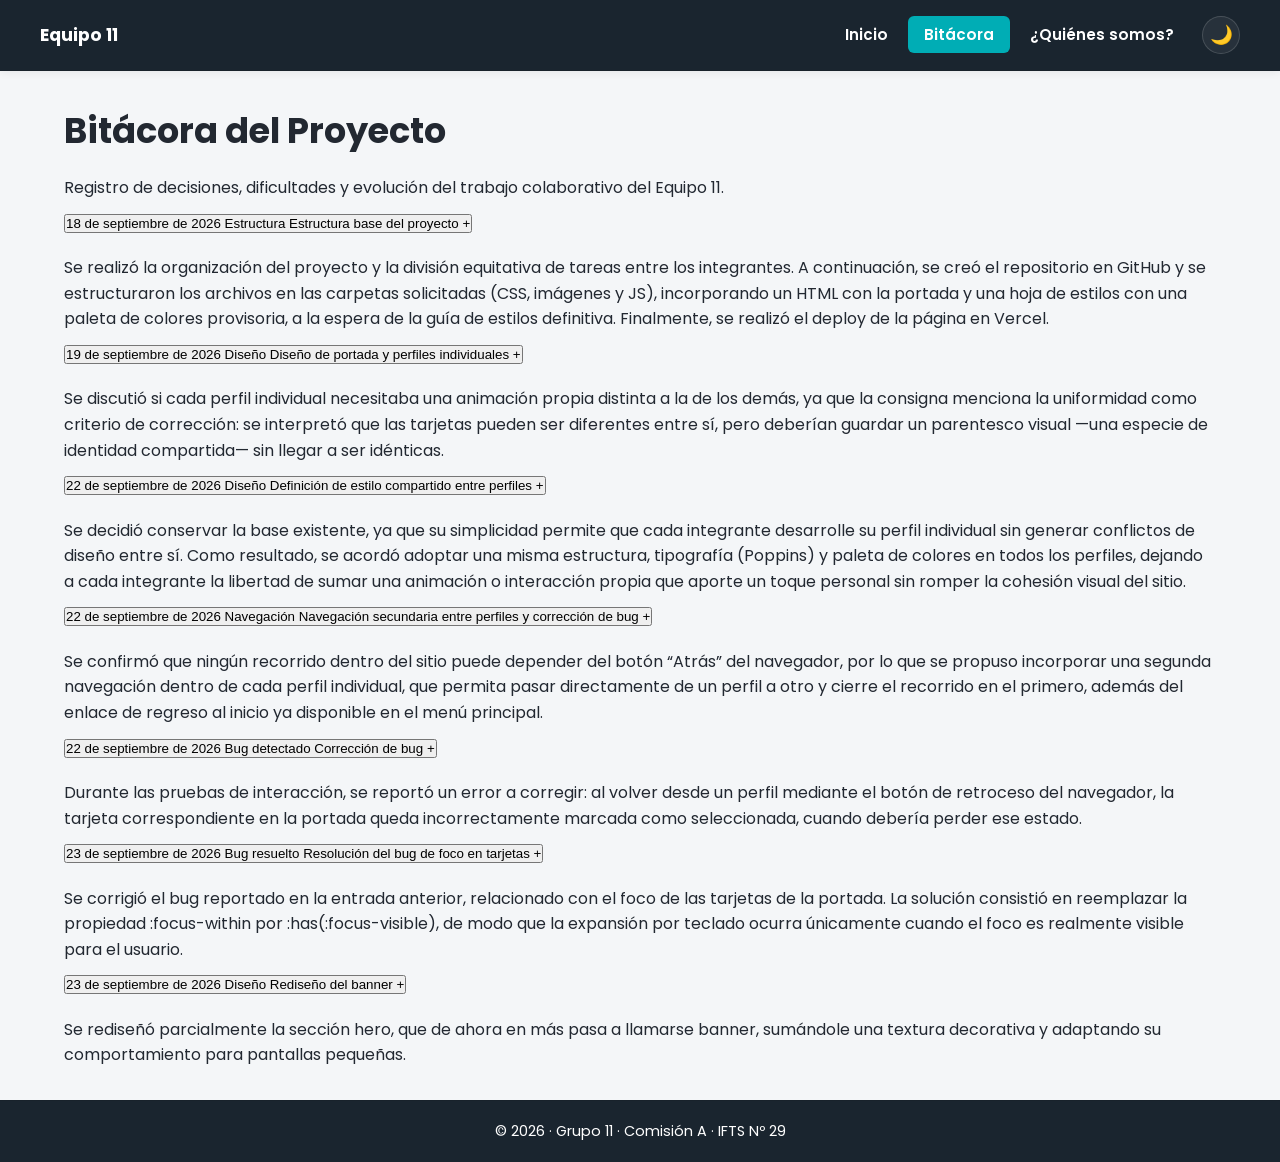
==== commit 8ff01521: "fix(bitacora): boton del acordeon con HTML valido y accesible" ====
--- a/bitacora.html
+++ b/bitacora.html
@@ -24,7 +24,7 @@
 
     <link rel="stylesheet" href="css/styles.css" />
     <script src="js/main.js" defer></script>
-    <script src="js/bitacora.js" defer></script>
+    <script type="module" src="js/bitacora.js"></script>
   </head>
   <body>
     <!-- MENÚ DE NAVEGACIÓN GLOBAL (idéntico al de index.html) -->
@@ -59,19 +59,17 @@
       </div>
     </header>
 
-   <section class="hero">
-  <h1>Bitácora del Proyecto</h1>
-  <p>Registro de decisiones, dificultades y evolución del trabajo colaborativo del Equipo 11.</p>
-</section>
+    <main>
+      <section class="hero">
+        <h1>Bitácora del Proyecto</h1>
+        <p>Registro de decisiones, dificultades y evolución del trabajo colaborativo del Equipo 11.</p>
+      </section>
 
-<!-- Contenedor vacío donde JS inyectará el acordeón -->
-<section id="contenedor-bitacora" class="bitacora-timeline">
-   <!-- Las entradas se renderizan aquí dinámicamente -->
-</section>
-
-<!-- IMPORTANTE: El orden de los scripts importa. Primero los datos, luego la lógica -->
-<script src="js/bitacoraData.js"></script>
-<script src="js/bitacora.js"></script>
+      <!-- Contenedor vacío donde JS inyectará el acordeón -->
+      <section id="contenedor-bitacora" class="bitacora-timeline">
+        <!-- Las entradas se renderizan aquí dinámicamente -->
+      </section>
+    </main>
 
     <footer>
       <p>
--- a/css/styles.css
+++ b/css/styles.css
@@ -462,12 +462,12 @@
   background-color: var(--color-etiqueta-rosa-bg);
 }
 
-.tarjeta.marcos .tarjeta-etiqueta { 
+.tarjeta.javier .tarjeta-etiqueta { 
   color: var(--color-etiqueta-ambar); 
   background-color: var(--color-etiqueta-ambar-bg);
 }
 
-.tarjeta.javier .tarjeta-etiqueta { 
+.tarjeta.marcos .tarjeta-etiqueta { 
   color: var(--color-etiqueta-coral); 
   background-color: var(--color-etiqueta-coral-bg);
 }
@@ -1768,156 +1768,193 @@
 }
 
    /*==========CANDE====================*/
-   /* ===================================================
-   COMPONENTE: BITÁCORA TIMELINE (ACORDEÓN DINÁMICO)
-   =================================================== */
-.bitacora-timeline {
-  max-width: 800px;
-  margin: 0 auto 3rem;
+
+   /*========== MARCOS ==========*/
+
+.tarjeta-perfil.marcos {
+  --color-marcos: var(--color-etiqueta-coral);
+}
+
+.tarjeta-perfil.marcos .avatar {
+  border-color: var(--color-marcos);
+}
+
+/*========== HABILIDADES ==========*/
+
+.marcos-habilidades {
+  display: flex;
+  flex-wrap: wrap;
+  gap: .6rem;
+  padding: 0;
+  list-style: none;
+}
+
+.marcos-habilidades li {
+  padding: .4rem .8rem;
+  border-radius: 20px;
+  background: var(--color-etiqueta-coral);
+  color: #fff;
+  font-weight: 600;
+}
+
+.habilidad-proximamente {
+  opacity: .7;
+  border: 1px dashed var(--color-marcos);
+  background: transparent !important;
+  color: var(--color-marcos) !important;
+}
+
+/*========== PELÍCULAS ==========*/
+
+.marcos-peliculas-grid,
+.marcos-albumes-grid {
+  display: grid;
+  grid-template-columns: repeat(3, 1fr);
+  gap: 1rem;
+  margin-top: 1rem;
+}
+
+.marcos-flip-card,
+.marcos-album-card {
+  height: 340px;
+  perspective: 1000px;
+  cursor: pointer;
+}
+
+.marcos-flip-inner,
+.marcos-album-inner {
+  width: 100%;
+  height: 100%;
+  position: relative;
+  transition: transform .6s;
+  transform-style: preserve-3d;
+}
+
+.marcos-flip-card.girada .marcos-flip-inner,
+.marcos-album-card.girada .marcos-album-inner {
+  transform: rotateY(180deg);
+}
+
+.marcos-flip-front,
+.marcos-flip-back,
+.marcos-album-front,
+.marcos-album-back {
+  position: absolute;
+  inset: 0;
+  padding: 1rem;
+  border-radius: 10px;
+  background: var(--color-tarjeta);
+  backface-visibility: hidden;
+  text-align: center;
+  box-shadow: var(--sombra-tarjeta);
+}
+
+.marcos-flip-back,
+.marcos-album-back {
+  transform: rotateY(180deg);
   display: flex;
   flex-direction: column;
-  gap: 1rem;
-}
-
-.timeline-item {
-  background-color: var(--color-tarjeta);
-  border: 1px solid var(--color-borde);
-  border-radius: 10px;
-  box-shadow: 0 4px 10px var(--color-sombra);
-  overflow: hidden;
-  transition: box-shadow 0.3s ease;
-}
-
-.timeline-item:hover {
-  box-shadow: 0 6px 15px var(--color-sombra);
-}
-
-.timeline-header {
+  justify-content: center;
+}
+
+.marcos-poster {
   width: 100%;
-  background: transparent;
-  border: none;
-  padding: 1.25rem 1.5rem;
-  text-align: left;
+  height: 240px;
+  object-fit: cover;
+  border-radius: 8px;
+}
+
+.marcos-pelicula-titulo,
+.marcos-album-titulo {
+  margin: .5rem 0 .2rem;
+  font-size: .95rem;
+  line-height: 1.2;
+  overflow-wrap: break-word;
+}
+
+.marcos-pelicula-autor,
+.marcos-album-autor,
+.marcos-ayuda {
+  color: var(--color-texto-suave);
+  font-size: .85rem;
+}
+
+
+/*========== ÁLBUMES ==========*/
+
+.marcos-album-card {
+  height: 320px;
+}
+
+.marcos-album-cover {
+  width: 100%;
+  height: 220px;
+  object-fit: cover;
+  border-radius: 8px;
+}
+
+/*========== QA ==========*/
+
+#btn-diagnostico {
+  padding: .7rem 1.2rem;
+  border: 0;
+  border-radius: 8px;
+  background: var(--color-marcos);
+  color: #fff;
   cursor: pointer;
-  display: flex;
-  flex-direction: column;
-  position: relative;
-  font-family: var(--fuente-principal);
-  color: var(--color-texto);
-  transition: background-color 0.3s ease;
-}
-
-.timeline-header:hover {
-  background-color: var(--color-fondo);
-}
-
-.timeline-meta {
-  display: flex;
-  align-items: center;
-  gap: 0.8rem;
-  margin-bottom: 0.4rem;
-}
-
-.timeline-fecha {
-  font-size: 0.85rem;
-  color: var(--color-texto-suave);
   font-weight: 600;
 }
 
-/* Etiquetas generales */
-.timeline-tag {
-  background-color: var(--color-secundario);
-  color: #ffffff;
-  padding: 0.15rem 0.6rem;
-  border-radius: 4px;
-  font-size: 0.75rem;
-  font-weight: 700;
-  text-transform: uppercase;
-}
-
-.tag-alerta { background-color: #ef4444; color: #fff; } /* Rojo para Bugs */
-.tag-exito { background-color: #10b981; color: #fff; } /* Verde para Soluciones */
-
-.timeline-titulo {
-  font-size: 1.1rem;
-  font-weight: 700;
-  margin: 0;
-  padding-right: 2rem;
-}
-
-/* Icono + / - del acordeón */
-.timeline-icono {
-  position: absolute;
-  right: 1.5rem;
-  top: 50%;
-  transform: translateY(-50%);
-  font-size: 1.5rem;
-  font-weight: 400;
-  color: var(--color-secundario);
-  transition: transform 0.3s ease;
-}
-
-.timeline-item.activo .timeline-icono {
-  transform: translateY(-50%) rotate(45deg);
-}
-
-.timeline-item.activo .timeline-header {
-  border-bottom: 1px solid var(--color-borde);
-}
-
-/* Contenido oculto animado (Grid 0fr a 1fr) */
-.timeline-content {
+#resultado-diagnostico {
   display: grid;
-  grid-template-rows: 0fr;
-  transition: grid-template-rows 0.35s cubic-bezier(0.4, 0, 0.2, 1);
-  background-color: var(--color-fondo);
-}
-
-.timeline-item.activo .timeline-content {
-  grid-template-rows: 1fr;
-}
-
-.timeline-inner {
-  overflow: hidden;
-}
-
-.timeline-inner p {
-  padding: 1.25rem 1.5rem;
-  margin: 0;
-  color: var(--color-texto);
-  font-size: 0.95rem;
-  line-height: 1.6;
-}
-/* ===================================================
-   HERO (CABECERA DE PÁGINA)
-   =================================================== */
-.hero {
-  text-align: center;
-  padding: 3rem 1.5rem;
-  margin-bottom: 2.5rem;
-  background-color: var(--color-tarjeta);
-  border: 1px solid var(--color-borde);
-  border-radius: 12px;
-  box-shadow: 0 4px 12px var(--color-sombra);
-}
-
-.hero h1 {
-  font-size: clamp(1.8rem, 4vw, 2.5rem); /* Se adapta fluido según la pantalla */
-  color: var(--color-texto);
-  margin-bottom: 0.8rem;
-  font-weight: 700;
-}
-
-.hero p {
-  color: var(--color-texto-suave);
-  font-size: clamp(0.95rem, 2vw, 1.05rem);
-  max-width: 650px;
-  margin: 0 auto;
-  line-height: 1.6;
-}
-/* Adaptación Responsive a Celulares */
+  gap: .4rem;
+  margin-top: 1rem;
+}
+
+.diagnostico-item {
+  padding: .5rem;
+  border-radius: 6px;
+  background: var(--color-fondo);
+}
+
+/*========== RESPONSIVE ==========*/
+
+@media (max-width: 899px) {
+  .marcos-peliculas-grid,
+  .marcos-albumes-grid {
+    grid-template-columns: 1fr 1fr;
+  }
+}
+
 @media (max-width: 400px) {
-  .timeline-meta { flex-direction: column; align-items: flex-start; gap: 0.3rem; }
-  .timeline-header { padding: 1rem; }
-  .timeline-inner p { padding: 1rem; }
+  .marcos-peliculas-grid,
+  .marcos-albumes-grid {
+    grid-template-columns: 1fr;
+  }
+
+  .marcos-flip-card {
+    height: 330px;
+  }
+
+  .marcos-album-card {
+    height: 380px;
+  }
+
+  .marcos-album-back {
+    padding: 1.2rem;
+    overflow-y: auto;
+  }
+
+  .marcos-album-back p {
+    overflow-wrap: break-word;
+  }
+}
+
+/*========== ACCESIBILIDAD ==========*/
+
+@media (prefers-reduced-motion: reduce) {
+  .marcos-flip-inner,
+  .marcos-album-inner {
+    transition: none;
+  }
 }
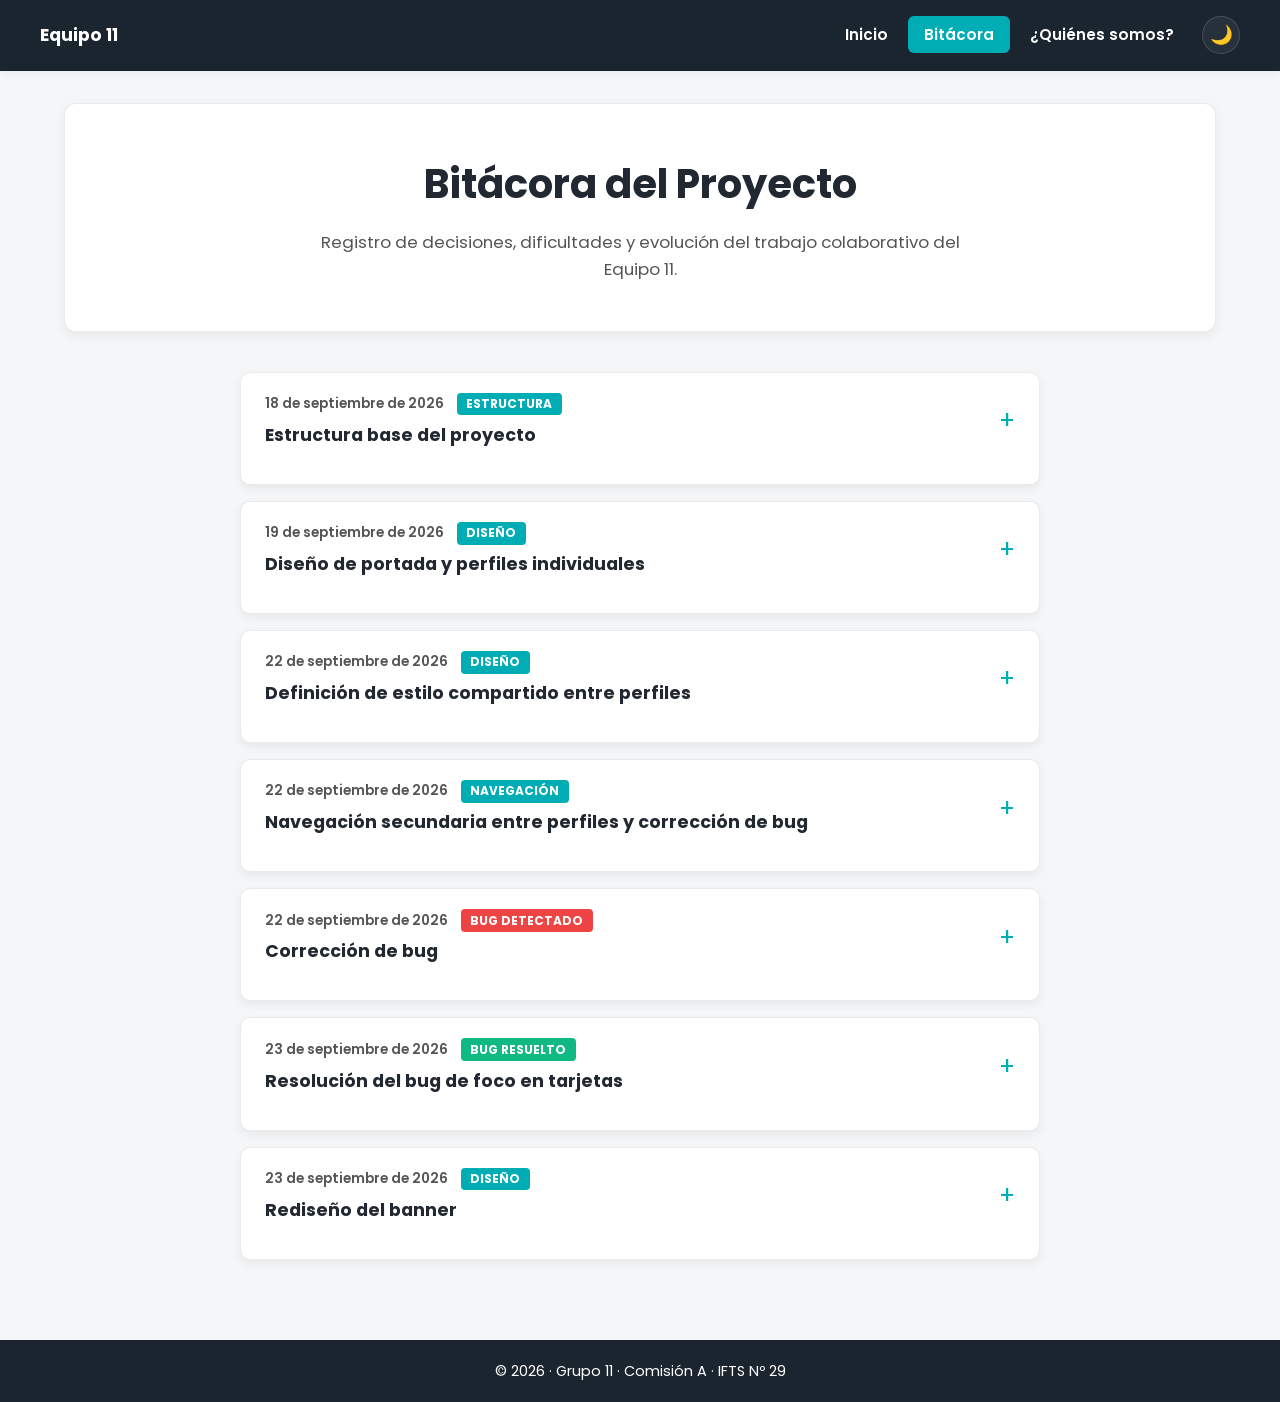
==== commit e6ad9229: "chore(bitacora): limpieza de comentarios residuales" ====
--- a/bitacora.html
+++ b/bitacora.html
@@ -4,12 +4,6 @@
     <meta charset="UTF-8" />
     <meta name="viewport" content="width=device-width, initial-scale=1.0" />
     <title>Bitácora ~ Equipo 11</title>
-
-    <!--
-      Obtenemos el tema que se debe usar al cargar la página:
-      primero buscamos una preferencia guardada por el usuario.
-      Si no existe, usamos la preferencia de tema del sistema.
-    -->
     <script>
       (function () {
         const temaSalvado = localStorage.getItem("theme") ||
@@ -17,7 +11,6 @@
 
         document.documentElement.setAttribute("data-theme", temaSalvado);
 
-        // Evitamos animaciones durante la inicialización para prevenir parpadeos.
         document.documentElement.classList.add("no-transiciones");
       })();
     </script>
@@ -27,7 +20,7 @@
     <script type="module" src="js/bitacora.js"></script>
   </head>
   <body>
-    <!-- MENÚ DE NAVEGACIÓN GLOBAL (idéntico al de index.html) -->
+    <!-- MENÚ DE NAVEGACIÓN GLOBAL -->
     <header>
       <div class="nav-contenedor">
         <a href="index.html" class="nav-logo">Equipo <span>11</span></a>
--- a/css/styles.css
+++ b/css/styles.css
@@ -1458,316 +1458,159 @@
   }
 }
 
-/*==========CANDE====================*/
-/* ===================================================
-   ESTILOS PROPIOS DEL PERFIL DE CANDE
+   /* ===================================================
+   COMPONENTE: BITÁCORA TIMELINE (ACORDEÓN DINÁMICO)
    =================================================== */
-
-.tarjeta-perfil.cande {
-  --color-secundario: var(--color-etiqueta-rosa);
-  --color-btn-fede: var(--color-etiqueta-rosa);
-}
-
-.tarjeta-perfil.cande .avatar {
-  border-color: var(--color-etiqueta-rosa);
-}
-
-/* Habilidades como pills compactas en vez de lista vertical */
-.habilidades-lista {
-  list-style: none;
-  display: flex;
-  flex-wrap: wrap;
-  gap: 0.5rem;
-  padding: 0;
-}
-
-.habilidades-lista li {
-  background-color: var(--color-etiqueta-rosa-bg);
-  color: var(--color-etiqueta-rosa);
-  padding: 0.35rem 0.75rem;
-  border-radius: 6px;
-  font-size: 0.85rem;
-  font-weight: 600;
-}
-
-/* ===================================================
-   TARJETAS FLIP (películas / discos)
-   =================================================== */
-.flip-ayuda {
-  font-size: 0.8rem;
-  color: var(--color-texto-suave);
-  text-align: center;
-  margin-bottom: 0.5rem;
-}
-
-.flip-grid {
-  display: flex;
-  flex-wrap: wrap;
-  gap: 0.75rem;
-  justify-content: center;
-}
-
-.flip-card {
-  width: 140px;
-  height: 190px;
-  perspective: 800px;
-  cursor: pointer;
-  border-radius: 10px;
-}
-
-.flip-card:focus-visible {
-  outline: 2px solid var(--color-etiqueta-rosa);
-  outline-offset: 3px;
-}
-
-.flip-card-inner {
-  position: relative;
-  width: 100%;
-  height: 100%;
-  transition: transform 0.6s cubic-bezier(0.4, 0, 0.2, 1);
-  transform-style: preserve-3d;
-}
-
-.flip-card.girada .flip-card-inner {
-  transform: rotateY(180deg);
-}
-
-.flip-card-frente,
-.flip-card-dorso {
-  position: absolute;
-  inset: 0;
-  backface-visibility: hidden;
-  -webkit-backface-visibility: hidden; /* evita que el frente se transparente al girar en Safari */
-  border-radius: 10px;
-  overflow: hidden;
-  background-color: var(--color-fondo);
-  border: 1px solid var(--color-borde);
-  box-shadow: 0 6px 14px var(--color-sombra);
+.bitacora-timeline {
+  max-width: 800px;
+  margin: 0 auto 3rem;
   display: flex;
   flex-direction: column;
-  align-items: center;
-  padding: 0.5rem;
-  text-align: center;
-}
-
-.flip-card-frente {
-  justify-content: flex-start;
-}
-
-.flip-card-img {
-  width: 100%;
-  height: 130px;
-  object-fit: cover;
-  border-radius: 6px;
-  margin-bottom: 0.4rem;
-}
-
-.flip-card-rank {
-  font-size: 0.7rem;
-  font-weight: 700;
-  color: var(--color-etiqueta-rosa);
-}
-
-.flip-card-titulo {
-  font-size: 0.8rem;
-  font-weight: 700;
-  line-height: 1.2;
-}
-
-/* Dorso con fondo sólido (no el -bg translúcido) para que el texto
-   se lea con contraste fuerte apenas termina el giro */
-.flip-card-dorso {
-  transform: rotateY(180deg);
-  justify-content: center;
-  background-color: var(--color-etiqueta-rosa);
-}
-
-.flip-card-autor {
-  font-size: 0.8rem;
-  font-weight: 700;
-  color: #ffffff;
-  margin-bottom: 0.4rem;
-}
-
-.flip-card-frase {
-  font-size: 0.75rem;
-  font-style: italic;
-  color: #ffffff;
-  line-height: 1.3;
-}
-/* ===================================================
-   MEJORA DE CONTRASTE Y LEGIBILIDAD EN TARJETAS
-   =================================================== */
-
-/* 1. Frente: se usa el color de tarjeta del tema activo (blanco en
-   modo día, casi negro en modo noche) en vez de un color fijo, para
-   que el toggle de tema sí cambie cómo se ve */
-.flip-card-frente {
+  gap: 1rem;
+}
+
+.timeline-item {
   background-color: var(--color-tarjeta);
   border: 1px solid var(--color-borde);
-}
-
-/* Texto del frente: también sigue el tema en vez de quedar blanco fijo
-   (blanco fijo se volvía invisible sobre una tarjeta clara en modo día) */
-.flip-card-titulo {
-  color: var(--color-texto);
-  font-weight: 700; /* Negrita marcada */
-  font-size: 0.85rem;
-  margin-top: 0.2rem;
-}
-
-/* 2. Dorso: se mantiene fijo a propósito (rosa/bordó intenso en los
-   dos temas), así el contraste contra el texto blanco está garantizado
-   sin depender del tema activo */
-.flip-card-dorso {
-  background-color: #831843; /* Tono magenta/rosa oscuro e intenso */
-  border: 1px solid rgba(255, 255, 255, 0.2);
-}
-
-/* Textos del dorso rellenados/negrita para facilitar la lectura */
-.flip-card-autor {
-  color: var(--color-texto);
-  font-weight: 50; 
-  font-size: 0.85rem;
-  letter-spacing: 0.3px;
-}
-
-.flip-card-frase {
-  color: #f8fafc; /* Blanco nítido */
-  font-weight: 600; /* Seminegrita (rellena para evitar trazos finos) */
-  font-style: normal; /* Se quita la cursiva para facilitar la lectura en móviles */
-}
-/* ===================================================
-   GATGET: RECOMENDADOR DE PELÍCULAS
-   =================================================== */
-.resultado-ruleta {
-  margin-top: 1rem;
-  font-weight: 600;
-  color: var(--color-etiqueta-rosa);
-  min-height: 1.5em; /* Evita saltos de diseño cuando el texto está vacío */
-}
-
-/* Efecto para resaltar la película ganadora de la ruleta */
-.flip-card.destacada {
-  transform: scale(1.05);
-  box-shadow: 0 0 15px var(--color-etiqueta-rosa-bg);
-  transition: all 0.3s ease;
-  z-index: 10;
-}
-/* ===================================================
-   DISEÑO DE DISCOS ESTILO VINILO
-   =================================================== */
-.vinilos-grid {
-  display: flex;
-  flex-wrap: wrap;
-  gap: 1.25rem;
-  justify-content: center;
-  margin-top: 1rem;
-}
-
-.disco-card {
+  border-radius: 10px;
+  box-shadow: 0 4px 10px var(--color-sombra);
+  overflow: hidden;
+  transition: box-shadow 0.3s ease;
+}
+
+.timeline-item:hover {
+  box-shadow: 0 6px 15px var(--color-sombra);
+}
+
+.timeline-header {
+  width: 100%;
+  background: transparent;
+  border: none;
+  padding: 1.25rem 1.5rem;
+  text-align: left;
+  cursor: pointer;
   display: flex;
   flex-direction: column;
-  align-items: center;
-  width: 120px;
-  text-align: center;
-  cursor: pointer;
-  transition: transform 0.2s ease;
-}
-
-.disco-card:hover {
-  transform: translateY(-3px);
-}
-
-.disco-card:focus-visible {
-  outline: 2px solid var(--color-etiqueta-rosa);
-  outline-offset: 4px;
-  border-radius: 8px;
-}
-
-/* Disco físico de vinilo */
-.vinilo {
   position: relative;
-  width: 110px;
-  height: 110px;
-  border-radius: 50%;
-  background: radial-gradient(circle, #2b2b2b 0%, #111111 70%, #000000 100%);
-  box-shadow: 0 6px 14px var(--color-sombra), inset 0 0 0 2px #333;
+  font-family: var(--fuente-principal);
+  color: var(--color-texto);
+  transition: background-color 0.3s ease;
+}
+
+.timeline-header:hover {
+  background-color: var(--color-fondo);
+}
+
+.timeline-meta {
   display: flex;
   align-items: center;
-  justify-content: center;
-  margin-bottom: 0.5rem;
-  border: 1px solid rgba(255, 255, 255, 0.1);
-}
-
-/* Efecto visual de surcos plásticos */
-.vinilo::before {
-  content: "";
+  gap: 0.8rem;
+  margin-bottom: 0.4rem;
+}
+
+.timeline-fecha {
+  font-size: 0.85rem;
+  color: var(--color-texto-suave);
+  font-weight: 600;
+}
+
+/* Etiquetas generales */
+.timeline-tag {
+  background-color: var(--color-secundario);
+  color: #ffffff;
+  padding: 0.15rem 0.6rem;
+  border-radius: 4px;
+  font-size: 0.75rem;
+  font-weight: 700;
+  text-transform: uppercase;
+}
+
+.tag-alerta { background-color: #ef4444; color: #fff; } /* Rojo para Bugs */
+.tag-exito { background-color: #10b981; color: #fff; } /* Verde para Soluciones */
+
+.timeline-titulo {
+  font-size: 1.1rem;
+  font-weight: 700;
+  margin: 0;
+  padding-right: 2rem;
+}
+
+/* Icono + / - del acordeón */
+.timeline-icono {
   position: absolute;
-  inset: 7px;
-  border-radius: 50%;
-  border: 1px solid rgba(255, 255, 255, 0.08);
-  box-shadow: inset 0 0 0 6px rgba(255, 255, 255, 0.03),
-              inset 0 0 0 14px rgba(255, 255, 255, 0.03);
-  pointer-events: none;
-}
-
-/* Etiqueta / Portada circular en el centro */
-.vinilo-tapa {
-  width: 50px;
-  height: 50px;
-  border-radius: 50%;
-  object-fit: cover;
-  z-index: 1;
-  border: 2px solid #111111;
-}
-
-/* Agujero central del vinilo */
-.vinilo-centro {
-  position: absolute;
-  width: 10px;
-  height: 10px;
+  right: 1.5rem;
+  top: 50%;
+  transform: translateY(-50%);
+  font-size: 1.5rem;
+  font-weight: 400;
+  color: var(--color-secundario);
+  transition: transform 0.3s ease;
+}
+
+.timeline-item.activo .timeline-icono {
+  transform: translateY(-50%) rotate(45deg);
+}
+
+.timeline-item.activo .timeline-header {
+  border-bottom: 1px solid var(--color-borde);
+}
+
+/* Contenido oculto animado (Grid 0fr a 1fr) */
+.timeline-content {
+  display: grid;
+  grid-template-rows: 0fr;
+  transition: grid-template-rows 0.35s cubic-bezier(0.4, 0, 0.2, 1);
   background-color: var(--color-fondo);
-  border-radius: 50%;
-  z-index: 2;
-  border: 1px solid rgba(0, 0, 0, 0.5);
-}
-
-/* Portada grande que abarca casi todo el disco */
-.vinilo-tapa {
-  width: 96px; /* Aumentado de 50px a 96px para cubrir casi los 110px del vinilo */
-  height: 96px;
-  border-radius: 50%;
-  object-fit: cover;
-  z-index: 1;
-  border: 1px solid rgba(0, 0, 0, 0.6);
-}
-
-/* Capa de surcos plásticos superpuesta por encima de la imagen */
-.vinilo::before {
-  content: "";
-  position: absolute;
-  inset: 4px;
-  border-radius: 50%;
-  border: 1px solid rgba(255, 255, 255, 0.12);
-  box-shadow: inset 0 0 0 8px rgba(255, 255, 255, 0.05),
-              inset 0 0 0 18px rgba(255, 255, 255, 0.05);
-  pointer-events: none;
-  z-index: 2; /* Pasa por encima de la portada para darle textura de vinilo */
-}
-
-/* Agujero del centro sobre la portada */
-.vinilo-centro {
-  position: absolute;
-  width: 10px;
-  height: 10px;
-  background-color: var(--color-fondo);
-  border-radius: 50%;
-  z-index: 3; /* Se mantiene al frente en todo momento */
-  border: 1px solid rgba(0, 0, 0, 0.7);
-}
-
-   /*==========CANDE====================*/
+}
+
+.timeline-item.activo .timeline-content {
+  grid-template-rows: 1fr;
+}
+
+.timeline-inner {
+  overflow: hidden;
+}
+
+.timeline-inner p {
+  padding: 1.25rem 1.5rem;
+  margin: 0;
+  color: var(--color-texto);
+  font-size: 0.95rem;
+  line-height: 1.6;
+}
+/* ===================================================
+   HERO (CABECERA DE PÁGINA)
+   =================================================== */
+.hero {
+  text-align: center;
+  padding: 3rem 1.5rem;
+  margin-bottom: 2.5rem;
+  background-color: var(--color-tarjeta);
+  border: 1px solid var(--color-borde);
+  border-radius: 12px;
+  box-shadow: 0 4px 12px var(--color-sombra);
+}
+
+.hero h1 {
+  font-size: clamp(1.8rem, 4vw, 2.5rem); /* Se adapta fluido según la pantalla */
+  color: var(--color-texto);
+  margin-bottom: 0.8rem;
+  font-weight: 700;
+}
+
+.hero p {
+  color: var(--color-texto-suave);
+  font-size: clamp(0.95rem, 2vw, 1.05rem);
+  max-width: 650px;
+  margin: 0 auto;
+  line-height: 1.6;
+}
+/* Adaptación Responsive a Celulares */
+@media (max-width: 400px) {
+  .timeline-meta { flex-direction: column; align-items: flex-start; gap: 0.3rem; }
+  .timeline-header { padding: 1rem; }
+  .timeline-inner p { padding: 1rem; }
+}
 
    /*========== MARCOS ==========*/
 
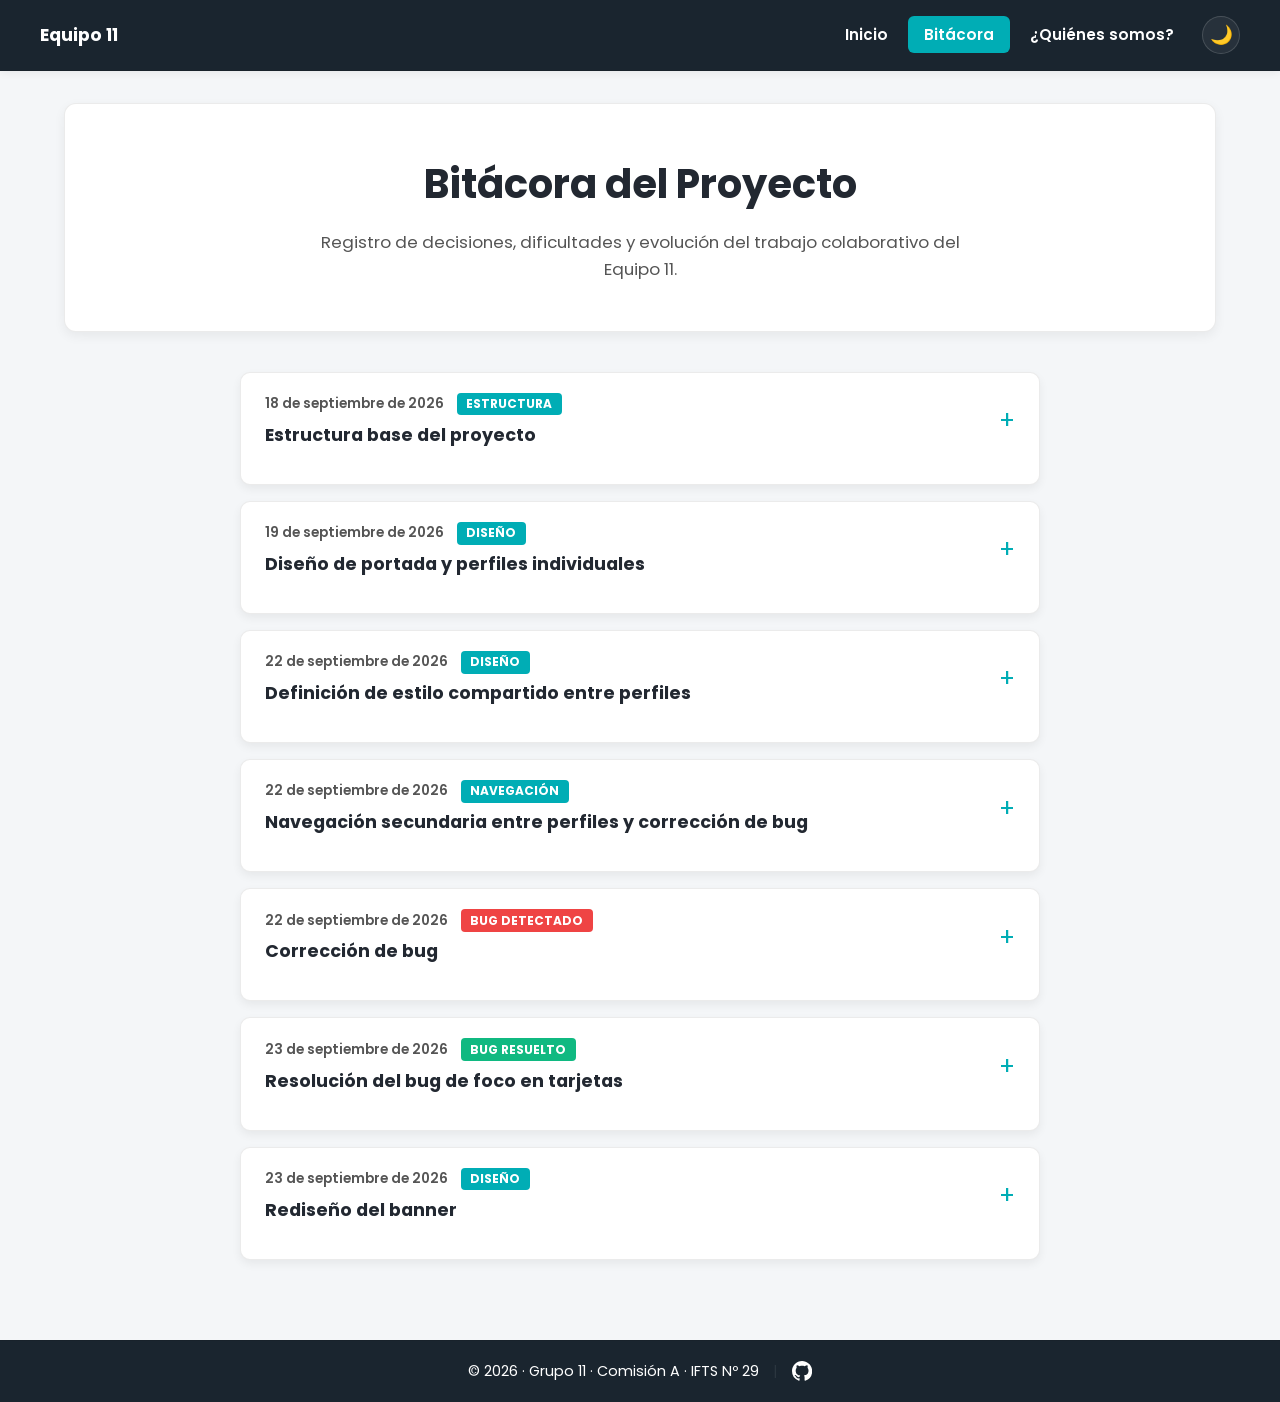
==== commit ea6cd19b: "feature: agrega el icono de github a index.html, bitacora.hmtl y perfil_victoria.html" ====
--- a/bitacora.html
+++ b/bitacora.html
@@ -4,6 +4,12 @@
     <meta charset="UTF-8" />
     <meta name="viewport" content="width=device-width, initial-scale=1.0" />
     <title>Bitácora ~ Equipo 11</title>
+
+    <!--
+      Obtenemos el tema que se debe usar al cargar la página:
+      primero buscamos una preferencia guardada por el usuario.
+      Si no existe, usamos la preferencia de tema del sistema.
+    -->
     <script>
       (function () {
         const temaSalvado = localStorage.getItem("theme") ||
@@ -11,6 +17,7 @@
 
         document.documentElement.setAttribute("data-theme", temaSalvado);
 
+        // Evitamos animaciones durante la inicialización para prevenir parpadeos.
         document.documentElement.classList.add("no-transiciones");
       })();
     </script>
@@ -20,7 +27,7 @@
     <script type="module" src="js/bitacora.js"></script>
   </head>
   <body>
-    <!-- MENÚ DE NAVEGACIÓN GLOBAL -->
+    <!-- MENÚ DE NAVEGACIÓN GLOBAL (idéntico al de index.html) -->
     <header>
       <div class="nav-contenedor">
         <a href="index.html" class="nav-logo">Equipo <span>11</span></a>
@@ -65,9 +72,19 @@
     </main>
 
     <footer>
-      <p>
-        &copy; 2026 · Grupo 11 · Comisión A · IFTS Nº 29
-      </p>
+        <p class="footer-content">
+          <span>&copy; 2026 · Grupo 11 · Comisión A · IFTS Nº 29</span> 
+          <a href="https://github.com/federicosd06-dev/DSWF_TP1_2A_Grupo11" 
+            class="footer-inline-link" 
+            target="_blank" 
+            rel="noopener noreferrer" 
+            title="Ir al repositorio de GitHub del Grupo"
+            aria-label="Ver el repositorio de GitHub del Grupo 11">
+            <svg class="footer-icon" alt="Icono de GitHub" viewBox="0 0 16 16" version="1.1">
+              <path fill="currentColor" d="M8 0c4.42 0 8 3.58 8 8a8.013 8.013 0 0 1-5.45 7.59c-.4.08-.55-.17-.55-.38 0-.27.01-1.13.01-2.2 0-.75-.25-1.23-.54-1.48 1.78-.2 3.65-.88 3.65-3.95 0-.88-.31-1.59-.82-2.15.08-.2.36-1.02-.08-2.12 0 0-.67-.22-2.2.82-.64-.18-1.32-.27-2-.27-.68 0-1.36.09-2 .27-1.53-1.03-2.2-.82-2.2-.82-.44 1.1-.16 1.92-.08 2.12-.51.56-.82 1.28-.82 2.15 0 3.06 1.86 3.75 3.64 3.95-.23.2-.44.55-.51 1.07-.46.21-1.61.55-2.33-.66-.15-.24-.6-.83-1.23-.82-.67.01-.27.38.01.53.34.19.73.9.82 1.13.16.45.68 1.31 2.69.94 0 .67.01 1.3.01 1.49 0 .21-.15.45-.55.38A7.995 7.995 0 0 1 0 8c0-4.42 3.58-8 8-8Z"></path>
+            </svg>
+          </a>
+        </p>
     </footer>
   </body>
 </html>
--- a/css/styles.css
+++ b/css/styles.css
@@ -826,585 +826,6 @@
 }
 
 /* ===================================================
-   TARJETA DE PERFIL INDIVIDUAL - RIA
-   =================================================== */
-
-.tarjeta-unificada-ria {
-  background: var(--color-tarjeta);
-  border: 1px solid var(--color-borde);
-  border-radius: 16px;
-  box-shadow: 0 2px 8px rgba(0, 0, 0, 0.03);
-  overflow: hidden;
-  position: relative;
-  z-index: 1;
-
-  /* -------------------------------------------------
-     Estructura general
-     ------------------------------------------------- */
-
-  .fila-tarjeta {
-    display: grid;
-    grid-template-columns: 1fr;
-  }
-
-  .columna-tarjeta {
-    padding: 1.75rem;
-    display: flex;
-    flex-direction: column;
-    justify-content: space-between;
-
-    position: relative;
-
-  .puntos-decorativos {
-    position: absolute;
-    inset: 0;
-    pointer-events: none;
-    z-index: 0;
-
-      span {
-        position: absolute;
-        width: 2px;
-        height: 2px;
-        border-radius: 50%;
-        background-color: #c084fc;
-        opacity: 0;
-      }
-
-      /* posiciones */
-      span:nth-child(1)  { left: 5%;  top: 8%; }
-      span:nth-child(2)  { left: 18%; top: 4%; }
-      span:nth-child(3)  { left: 37%; top: 7%; }
-      span:nth-child(4)  { left: 61%; top: 5%; }
-      span:nth-child(5)  { left: 87%; top: 9%; }
-
-      span:nth-child(6)  { left: 2%;  top: 30%; }
-      span:nth-child(7)  { left: 97%; top: 27%; }
-
-      span:nth-child(8)  { left: 4%;  top: 52%; }
-      span:nth-child(9)  { left: 96%; top: 49%; }
-
-      span:nth-child(10) { left: 3%;  top: 73%; }
-      span:nth-child(11) { left: 97%; top: 70%; }
-
-      span:nth-child(12) { left: 12%; top: 93%; }
-      span:nth-child(13) { left: 32%; top: 97%; }
-      span:nth-child(14) { left: 53%; top: 94%; }
-      span:nth-child(15) { left: 74%; top: 97%; }
-      span:nth-child(16) { left: 91%; top: 93%; }
-
-      span:nth-child(17) { left: 25%; top: 18%; }
-      span:nth-child(18) { left: 73%; top: 21%; }
-      span:nth-child(19) { left: 23%; top: 81%; }
-      span:nth-child(20) { left: 78%; top: 82%; }
-    }
-  }
-
-  .contenido-perfil {
-    margin: auto;
-    position:relative;
-    z-index: 1;
-  }
-
-  /* -------------------------------------------------
-     Identidad
-     ------------------------------------------------- */
-
-  .identidad {
-    display: flex;
-    align-items: center;
-    gap: 1rem;
-    margin-bottom: 1.5rem;
-
-    img {
-      width: 70px;
-      height: 70px;
-      border-radius: 50%;
-      object-fit: cover;
-    }
-
-    h1 {
-      margin: 0;
-      font-size: 1.3rem;
-    }
-
-    p {
-      margin: 0.15rem 0 0;
-      color: var(--color-texto);
-      font-size: 0.85rem;
-    }
-  }
-
-  /* Títulos de las secciones de la tarjeta */
-  section h2 {
-    font-size: 0.78rem;
-    text-transform: uppercase;
-    letter-spacing: 0.06em;
-    color: var(--color-texto-suave);
-    margin: 0 0 0.75rem;
-  }
-
-  /* -------------------------------------------------
-     Habilidades
-     ------------------------------------------------- */
-
-  .habilidades {
-    list-style: none;
-    display: flex;
-    flex-wrap: wrap;
-    gap: 0.4rem;
-    margin: 0;
-    padding: 0;
-
-    li {
-      background: var(--color-etiqueta-violeta-bg);
-      color: var(--ink);
-      border-radius: 999px;
-      padding: 0.3rem 0.75rem;
-      font-size: 0.75rem;
-      font-weight: 500;
-      cursor: default;
-
-      transition:
-        background-color 0.8s ease,
-        color 0.8s ease,
-        transform 0.3s ease;
-
-      /* PHP */
-      &:nth-child(1) {
-        --chip-bg: #ef4444;
-        --chip-color: #ffffff;
-      }
-
-      /* JavaScript */
-      &:nth-child(2) {
-        --chip-bg: #f59e0b;
-        --chip-color: #ffffff;
-      }
-
-      /* Kotlin */
-      &:nth-child(3) {
-        --chip-bg: #10b981;
-        --chip-color: #ffffff;
-      }
-
-      /* Java */
-      &:nth-child(4) {
-        --chip-bg: #3b82f6;
-        --chip-color: #ffffff;
-      }
-
-      /* Python */
-      &:nth-child(5) {
-        --chip-bg: #8b5cf6;
-        --chip-color: #ffffff;
-      }
-
-      /* En dispositivos con puntero preciso, las
-         habilidades reaccionan al pasar el cursor. */
-      @media (pointer: fine) {
-        &:hover {
-          background: var(--chip-bg);
-          color: var(--chip-color);
-          transform: scale(1.05);
-          transition:
-            background-color 0.15s ease,
-            color 0.15s ease,
-            transform 0.15s ease;
-          outline: none;
-        }
-      }
-
-      /* En dispositivos táctiles, la interacción se
-         controla mediante la clase .touch-active. */
-      @media (pointer: coarse) {
-        cursor: pointer;
-
-        &.touch-active {
-          background: var(--chip-bg);
-          color: var(--chip-color);
-          transform: scale(1.05);
-          transition:
-            background-color 0.15s ease,
-            color 0.15s ease,
-            transform 0.15s ease;
-        }
-      }
-    }
-  }
-
-  /* -------------------------------------------------
-     Pestañas para móvil
-     ------------------------------------------------- */
-
-  .tabs-movil {
-    display: flex;
-    gap: 0.5rem;
-    margin-top: 1.5rem;
-    position: relative;
-    z-index: 1;
-
-    @media (max-width: 800px) {
-      border-bottom: 1px solid var(--color-borde);
-      padding-bottom: 1rem;
-    }
-
-    @media (min-width: 801px) {
-      display: none;
-    }
-  }
-
-  .btn-tab {
-    flex: 1;
-    background: var(--btn-tarjeta-bg);
-    border: 1px solid var(--btn-tarjeta-border);
-    color: var(--btn-tarjeta-text);
-    padding: 0.6rem;
-    border-radius: 8px;
-    cursor: pointer;
-    font: inherit;
-    font-size: 0.85rem;
-    font-weight: 500;
-    text-align: center;
-    transition: all 0.2s ease;
-
-    &.activo {
-      background: var(--color-etiqueta-violeta-bg);
-      color: var(--color-acent-ria-text);
-      border-color: var(--color-etiqueta-violeta);
-    }
-  }
-
-  /* La pestaña inactiva permanece fuera del flujo.
-     JavaScript agrega .activo a la pestaña seleccionada. */
-  .contenido-tab {
-    display: none;
-
-    &.activo {
-      display: block;
-    }
-
-    /* En escritorio no hay pestañas: ambas secciones
-       permanecen visibles simultáneamente. */
-    @media (min-width: 801px) {
-      display: block;
-    }
-  }
-
-  /* -------------------------------------------------
-     Listas de medios
-     ------------------------------------------------- */
-
-  .lista-items {
-    list-style: none;
-    margin: 0;
-    padding: 0;
-    display: flex;
-    flex-direction: column;
-    gap: 1rem;
-  }
-
-  .item {
-    display: flex;
-    align-items: center;
-    gap: 1rem;
-    border-bottom: 1px solid var(--color-borde);
-    padding-bottom: 0.75rem;
-    position: relative;
-
-    &:last-child {
-      border-bottom: none;
-      padding-bottom: 0;
-    }
-
-    /* -------------------------------------------------
-       Póster / imagen del medio
-       ------------------------------------------------- */
-
-    .contenedor-poster {
-      position: relative;
-      width: 46px;
-      height: 46px;
-      flex-shrink: 0;
-
-      @media (pointer: coarse) {
-        cursor: pointer;
-      }
-
-      &:focus-visible {
-        outline: 2px solid var(--color-secundario);
-        outline-offset: 2px;
-        border-radius: 8px;
-      }
-
-      .poster-item {
-        width: 100%;
-        height: 100%;
-        object-fit: cover;
-        border-radius: 8px;
-        background: var(--color-borde);
-        display: block;
-        transition:
-          filter 0.3s ease,
-          transform 0.3s ease;
-      }
-
-      /* Indicador que aparece en dispositivos táctiles */
-      .indicador-poster {
-        display: none;
-        position: absolute;
-        bottom: -4px;
-        right: -4px;
-        background: var(--color-primario);
-        border: 1px solid var(--color-heart-indicador-border);
-        border-radius: 50%;
-        width: 20px;
-        height: 20px;
-        font-size: 0.65rem;
-        align-items: center;
-        justify-content: center;
-        color: var(--color-heart-indicador);
-        box-shadow: 0 1px 3px rgba(0, 0, 0, 0.1);
-        z-index: 2;
-
-        @media (pointer: coarse) {
-          display: flex;
-        }
-      }
-    }
-
-    &.touch-active {
-      .indicador-poster {
-        color: var(--color-acent-ria-text);
-        border-color: var(--color-acent-ria-text);
-        background: var(--color-primario);
-      }
-    }
-
-    /* -------------------------------------------------
-       Información del medio
-       ------------------------------------------------- */
-
-    .info-item {
-      display: flex;
-      flex-direction: column;
-      justify-content: center;
-      flex-grow: 1;
-      position: relative;
-      min-height: 42px;
-      overflow: hidden;
-
-      .info-inicial,
-      .comentario-item {
-        transition:
-          all 0.35s cubic-bezier(0.175, 0.885, 0.32, 1.275);
-      }
-
-      .info-inicial {
-        display: flex;
-        flex-direction: column;
-        justify-content: center;
-        gap: 0.1rem;
-        opacity: 1;
-        transform: translateY(0);
-      }
-
-      .comentario-item {
-        position: absolute;
-        inset: 0;
-        display: flex;
-        align-items: center;
-        font-size: 0.8rem;
-        color: var(--color-acent-ria-text);
-        font-style: italic;
-        font-weight: 500;
-        opacity: 0;
-        pointer-events: none;
-        transform: translateY(12px);
-      }
-
-      .titulo-item {
-        font-size: 0.85rem;
-        font-weight: 500;
-        line-height: 1.3;
-        color: var(--color-texto);
-        display: block;
-      }
-
-      .subtitulo-item {
-        font-size: 0.75rem;
-        color: var(--color-texto-suave);
-        display: block;
-      }
-    }
-
-    /* -------------------------------------------------
-       Interacción táctil
-       ------------------------------------------------- */
-
-    &.touch-active {
-      .info-inicial {
-        opacity: 0;
-        transform: translateY(-12px);
-        pointer-events: none;
-      }
-
-      .comentario-item {
-        opacity: 1;
-        transform: translateY(0);
-        pointer-events: auto;
-      }
-    }
-
-    /* -------------------------------------------------
-       Hover / teclado
-       ------------------------------------------------- */
-
-    @media (pointer: fine) {
-      .contenedor-poster:hover {
-        .poster-item {
-          filter: saturate(1.3) contrast(1.05);
-        }
-
-        ~ .info-item {
-          .info-inicial {
-            opacity: 0;
-            transform: translateY(-12px);
-            pointer-events: none;
-          }
-
-          .comentario-item {
-            opacity: 1;
-            transform: translateY(0);
-            pointer-events: auto;
-          }
-        }
-      }
-
-      .contenedor-poster:focus-visible {
-        ~ .info-item {
-          .info-inicial {
-            opacity: 0;
-            transform: translateY(-12px);
-            pointer-events: none;
-          }
-
-          .comentario-item {
-            opacity: 1;
-            transform: translateY(0);
-            pointer-events: auto;
-          }
-        }
-      }
-    }
-  }
-
-  /* -------------------------------------------------
-     Botón de reproducción
-     ------------------------------------------------- */
-
-  .btn-reproduccion {
-    background: var(--color-etiqueta-violeta-bg);
-    color: var(--color-acent-ria-text);
-    border: none;
-    border-radius: 50%;
-    width: 44px;
-    height: 44px;
-    font-size: 0.85rem;
-    cursor: pointer;
-    text-decoration: none;
-    display: flex;
-    align-items: center;
-    justify-content: center;
-    flex-shrink: 0;
-    transition:
-      background-color 0.2s,
-      transform 0.2s;
-
-    &:hover {
-      background: var(--color-etiqueta-violeta);
-      color: #fff;
-      transform: scale(1.05);
-    }
-  }
-
-  /* -------------------------------------------------
-     Música
-     ------------------------------------------------- */
-
-  .fila-musica {
-    border-top: 1px solid var(--color-borde);
-    padding: 1.75rem;
-
-    @media (max-width: 800px) {
-      border-top: none;
-      margin-top: 0;
-    }
-  }
-
-  /* =================================================
-     ESCRITORIO
-     ================================================= */
-
-  @media (min-width: 801px) {
-    display: grid;
-    grid-template-columns: 1fr 1fr;
-
-    .fila-tarjeta {
-      display: contents;
-    }
-
-    .columna-tarjeta {
-      &:first-child {
-        grid-column: 1;
-        grid-row: 1;
-        border-right: 1px solid var(--color-borde);
-      }
-
-      &:nth-child(2) {
-        grid-column: 2;
-        grid-row: 1;
-      }
-    }
-
-    .fila-musica {
-      grid-column: 1 / -1;
-      grid-row: 2;
-    }
-  }
-
-  /* =================================================
-     MÓVIL
-     ================================================= */
-
-  @media (max-width: 800px) {
-    display: grid;
-    grid-template-columns: 1fr;
-    grid-template-areas:
-      "perfil"
-      "medios";
-
-    .fila-tarjeta {
-      display: contents;
-    }
-
-    .columna-tarjeta {
-      &:first-child {
-        grid-area: perfil;
-        border-right: none;
-      }
-
-      &:nth-child(2) {
-        grid-area: medios;
-      }
-    }
-
-    .fila-musica {
-      grid-area: medios;
-    }
-  }
-}
-
-/* ===================================================
    FOOTER
    =================================================== */
 footer {
@@ -1413,8 +834,42 @@
   text-align: center;
   padding: 1.2rem;
   margin-top: auto;
-  font-size: 0.9rem;
+  font-size: clamp(0.8rem, 1.2vw, 0.9rem);
   border-top: 1px solid var(--color-borde);
+}
+
+.footer-content {
+  display: inline-flex;
+  align-items: center;
+  justify-content: center;
+  gap: clamp(0.5rem, 1.5vw, 0.85rem);
+  line-height: 1.05;
+}
+
+.footer-inline-link {
+  display: inline-flex;
+  align-items: center;
+  gap: clamp(0.5rem, 1.5vw, 0.85rem);
+  color: var(--color-texto-footer);
+  text-decoration: none;
+}
+
+.footer-icon {
+  width: 1.4em;
+  height: 1.4em;
+  display: block;
+  fill: currentColor;
+}
+
+.footer-inline-link::before{
+  content: "|";
+  color: var(--color-separador-util);
+}
+
+@media (max-width: 600px) {
+  footer {
+    font-size: 0.8rem;
+  }
 }
 
 /* ===================================================
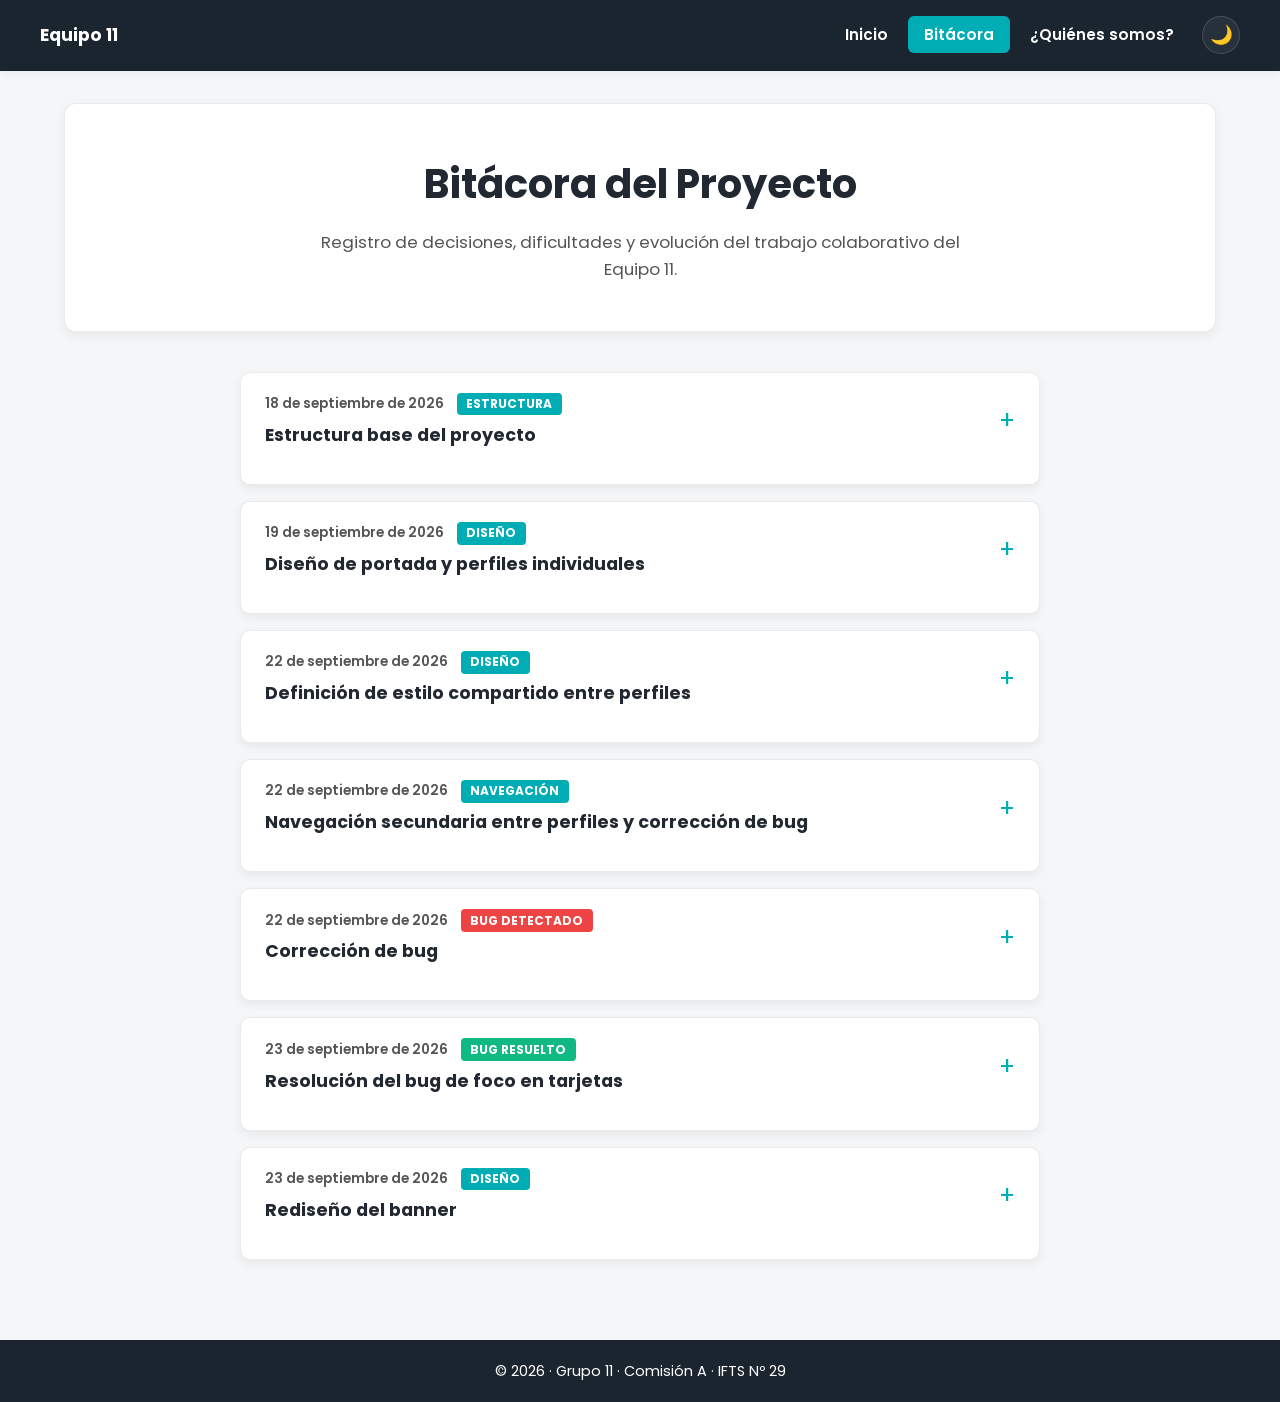
==== commit 8c28b380: "Revert "Feature/icon GitHub"" ====
--- a/bitacora.html
+++ b/bitacora.html
@@ -72,19 +72,9 @@
     </main>
 
     <footer>
-        <p class="footer-content">
-          <span>&copy; 2026 · Grupo 11 · Comisión A · IFTS Nº 29</span> 
-          <a href="https://github.com/federicosd06-dev/DSWF_TP1_2A_Grupo11" 
-            class="footer-inline-link" 
-            target="_blank" 
-            rel="noopener noreferrer" 
-            title="Ir al repositorio de GitHub del Grupo"
-            aria-label="Ver el repositorio de GitHub del Grupo 11">
-            <svg class="footer-icon" alt="Icono de GitHub" viewBox="0 0 16 16" version="1.1">
-              <path fill="currentColor" d="M8 0c4.42 0 8 3.58 8 8a8.013 8.013 0 0 1-5.45 7.59c-.4.08-.55-.17-.55-.38 0-.27.01-1.13.01-2.2 0-.75-.25-1.23-.54-1.48 1.78-.2 3.65-.88 3.65-3.95 0-.88-.31-1.59-.82-2.15.08-.2.36-1.02-.08-2.12 0 0-.67-.22-2.2.82-.64-.18-1.32-.27-2-.27-.68 0-1.36.09-2 .27-1.53-1.03-2.2-.82-2.2-.82-.44 1.1-.16 1.92-.08 2.12-.51.56-.82 1.28-.82 2.15 0 3.06 1.86 3.75 3.64 3.95-.23.2-.44.55-.51 1.07-.46.21-1.61.55-2.33-.66-.15-.24-.6-.83-1.23-.82-.67.01-.27.38.01.53.34.19.73.9.82 1.13.16.45.68 1.31 2.69.94 0 .67.01 1.3.01 1.49 0 .21-.15.45-.55.38A7.995 7.995 0 0 1 0 8c0-4.42 3.58-8 8-8Z"></path>
-            </svg>
-          </a>
-        </p>
+      <p>
+        &copy; 2026 · Grupo 11 · Comisión A · IFTS Nº 29
+      </p>
     </footer>
   </body>
 </html>
--- a/css/styles.css
+++ b/css/styles.css
@@ -826,6 +826,585 @@
 }
 
 /* ===================================================
+   TARJETA DE PERFIL INDIVIDUAL - RIA
+   =================================================== */
+
+.tarjeta-unificada-ria {
+  background: var(--color-tarjeta);
+  border: 1px solid var(--color-borde);
+  border-radius: 16px;
+  box-shadow: 0 2px 8px rgba(0, 0, 0, 0.03);
+  overflow: hidden;
+  position: relative;
+  z-index: 1;
+
+  /* -------------------------------------------------
+     Estructura general
+     ------------------------------------------------- */
+
+  .fila-tarjeta {
+    display: grid;
+    grid-template-columns: 1fr;
+  }
+
+  .columna-tarjeta {
+    padding: 1.75rem;
+    display: flex;
+    flex-direction: column;
+    justify-content: space-between;
+
+    position: relative;
+
+  .puntos-decorativos {
+    position: absolute;
+    inset: 0;
+    pointer-events: none;
+    z-index: 0;
+
+      span {
+        position: absolute;
+        width: 2px;
+        height: 2px;
+        border-radius: 50%;
+        background-color: #c084fc;
+        opacity: 0;
+      }
+
+      /* posiciones */
+      span:nth-child(1)  { left: 5%;  top: 8%; }
+      span:nth-child(2)  { left: 18%; top: 4%; }
+      span:nth-child(3)  { left: 37%; top: 7%; }
+      span:nth-child(4)  { left: 61%; top: 5%; }
+      span:nth-child(5)  { left: 87%; top: 9%; }
+
+      span:nth-child(6)  { left: 2%;  top: 30%; }
+      span:nth-child(7)  { left: 97%; top: 27%; }
+
+      span:nth-child(8)  { left: 4%;  top: 52%; }
+      span:nth-child(9)  { left: 96%; top: 49%; }
+
+      span:nth-child(10) { left: 3%;  top: 73%; }
+      span:nth-child(11) { left: 97%; top: 70%; }
+
+      span:nth-child(12) { left: 12%; top: 93%; }
+      span:nth-child(13) { left: 32%; top: 97%; }
+      span:nth-child(14) { left: 53%; top: 94%; }
+      span:nth-child(15) { left: 74%; top: 97%; }
+      span:nth-child(16) { left: 91%; top: 93%; }
+
+      span:nth-child(17) { left: 25%; top: 18%; }
+      span:nth-child(18) { left: 73%; top: 21%; }
+      span:nth-child(19) { left: 23%; top: 81%; }
+      span:nth-child(20) { left: 78%; top: 82%; }
+    }
+  }
+
+  .contenido-perfil {
+    margin: auto;
+    position:relative;
+    z-index: 1;
+  }
+
+  /* -------------------------------------------------
+     Identidad
+     ------------------------------------------------- */
+
+  .identidad {
+    display: flex;
+    align-items: center;
+    gap: 1rem;
+    margin-bottom: 1.5rem;
+
+    img {
+      width: 70px;
+      height: 70px;
+      border-radius: 50%;
+      object-fit: cover;
+    }
+
+    h1 {
+      margin: 0;
+      font-size: 1.3rem;
+    }
+
+    p {
+      margin: 0.15rem 0 0;
+      color: var(--color-texto);
+      font-size: 0.85rem;
+    }
+  }
+
+  /* Títulos de las secciones de la tarjeta */
+  section h2 {
+    font-size: 0.78rem;
+    text-transform: uppercase;
+    letter-spacing: 0.06em;
+    color: var(--color-texto-suave);
+    margin: 0 0 0.75rem;
+  }
+
+  /* -------------------------------------------------
+     Habilidades
+     ------------------------------------------------- */
+
+  .habilidades {
+    list-style: none;
+    display: flex;
+    flex-wrap: wrap;
+    gap: 0.4rem;
+    margin: 0;
+    padding: 0;
+
+    li {
+      background: var(--color-etiqueta-violeta-bg);
+      color: var(--ink);
+      border-radius: 999px;
+      padding: 0.3rem 0.75rem;
+      font-size: 0.75rem;
+      font-weight: 500;
+      cursor: default;
+
+      transition:
+        background-color 0.8s ease,
+        color 0.8s ease,
+        transform 0.3s ease;
+
+      /* PHP */
+      &:nth-child(1) {
+        --chip-bg: #ef4444;
+        --chip-color: #ffffff;
+      }
+
+      /* JavaScript */
+      &:nth-child(2) {
+        --chip-bg: #f59e0b;
+        --chip-color: #ffffff;
+      }
+
+      /* Kotlin */
+      &:nth-child(3) {
+        --chip-bg: #10b981;
+        --chip-color: #ffffff;
+      }
+
+      /* Java */
+      &:nth-child(4) {
+        --chip-bg: #3b82f6;
+        --chip-color: #ffffff;
+      }
+
+      /* Python */
+      &:nth-child(5) {
+        --chip-bg: #8b5cf6;
+        --chip-color: #ffffff;
+      }
+
+      /* En dispositivos con puntero preciso, las
+         habilidades reaccionan al pasar el cursor. */
+      @media (pointer: fine) {
+        &:hover {
+          background: var(--chip-bg);
+          color: var(--chip-color);
+          transform: scale(1.05);
+          transition:
+            background-color 0.15s ease,
+            color 0.15s ease,
+            transform 0.15s ease;
+          outline: none;
+        }
+      }
+
+      /* En dispositivos táctiles, la interacción se
+         controla mediante la clase .touch-active. */
+      @media (pointer: coarse) {
+        cursor: pointer;
+
+        &.touch-active {
+          background: var(--chip-bg);
+          color: var(--chip-color);
+          transform: scale(1.05);
+          transition:
+            background-color 0.15s ease,
+            color 0.15s ease,
+            transform 0.15s ease;
+        }
+      }
+    }
+  }
+
+  /* -------------------------------------------------
+     Pestañas para móvil
+     ------------------------------------------------- */
+
+  .tabs-movil {
+    display: flex;
+    gap: 0.5rem;
+    margin-top: 1.5rem;
+    position: relative;
+    z-index: 1;
+
+    @media (max-width: 800px) {
+      border-bottom: 1px solid var(--color-borde);
+      padding-bottom: 1rem;
+    }
+
+    @media (min-width: 801px) {
+      display: none;
+    }
+  }
+
+  .btn-tab {
+    flex: 1;
+    background: var(--btn-tarjeta-bg);
+    border: 1px solid var(--btn-tarjeta-border);
+    color: var(--btn-tarjeta-text);
+    padding: 0.6rem;
+    border-radius: 8px;
+    cursor: pointer;
+    font: inherit;
+    font-size: 0.85rem;
+    font-weight: 500;
+    text-align: center;
+    transition: all 0.2s ease;
+
+    &.activo {
+      background: var(--color-etiqueta-violeta-bg);
+      color: var(--color-acent-ria-text);
+      border-color: var(--color-etiqueta-violeta);
+    }
+  }
+
+  /* La pestaña inactiva permanece fuera del flujo.
+     JavaScript agrega .activo a la pestaña seleccionada. */
+  .contenido-tab {
+    display: none;
+
+    &.activo {
+      display: block;
+    }
+
+    /* En escritorio no hay pestañas: ambas secciones
+       permanecen visibles simultáneamente. */
+    @media (min-width: 801px) {
+      display: block;
+    }
+  }
+
+  /* -------------------------------------------------
+     Listas de medios
+     ------------------------------------------------- */
+
+  .lista-items {
+    list-style: none;
+    margin: 0;
+    padding: 0;
+    display: flex;
+    flex-direction: column;
+    gap: 1rem;
+  }
+
+  .item {
+    display: flex;
+    align-items: center;
+    gap: 1rem;
+    border-bottom: 1px solid var(--color-borde);
+    padding-bottom: 0.75rem;
+    position: relative;
+
+    &:last-child {
+      border-bottom: none;
+      padding-bottom: 0;
+    }
+
+    /* -------------------------------------------------
+       Póster / imagen del medio
+       ------------------------------------------------- */
+
+    .contenedor-poster {
+      position: relative;
+      width: 46px;
+      height: 46px;
+      flex-shrink: 0;
+
+      @media (pointer: coarse) {
+        cursor: pointer;
+      }
+
+      &:focus-visible {
+        outline: 2px solid var(--color-secundario);
+        outline-offset: 2px;
+        border-radius: 8px;
+      }
+
+      .poster-item {
+        width: 100%;
+        height: 100%;
+        object-fit: cover;
+        border-radius: 8px;
+        background: var(--color-borde);
+        display: block;
+        transition:
+          filter 0.3s ease,
+          transform 0.3s ease;
+      }
+
+      /* Indicador que aparece en dispositivos táctiles */
+      .indicador-poster {
+        display: none;
+        position: absolute;
+        bottom: -4px;
+        right: -4px;
+        background: var(--color-primario);
+        border: 1px solid var(--color-heart-indicador-border);
+        border-radius: 50%;
+        width: 20px;
+        height: 20px;
+        font-size: 0.65rem;
+        align-items: center;
+        justify-content: center;
+        color: var(--color-heart-indicador);
+        box-shadow: 0 1px 3px rgba(0, 0, 0, 0.1);
+        z-index: 2;
+
+        @media (pointer: coarse) {
+          display: flex;
+        }
+      }
+    }
+
+    &.touch-active {
+      .indicador-poster {
+        color: var(--color-acent-ria-text);
+        border-color: var(--color-acent-ria-text);
+        background: var(--color-primario);
+      }
+    }
+
+    /* -------------------------------------------------
+       Información del medio
+       ------------------------------------------------- */
+
+    .info-item {
+      display: flex;
+      flex-direction: column;
+      justify-content: center;
+      flex-grow: 1;
+      position: relative;
+      min-height: 42px;
+      overflow: hidden;
+
+      .info-inicial,
+      .comentario-item {
+        transition:
+          all 0.35s cubic-bezier(0.175, 0.885, 0.32, 1.275);
+      }
+
+      .info-inicial {
+        display: flex;
+        flex-direction: column;
+        justify-content: center;
+        gap: 0.1rem;
+        opacity: 1;
+        transform: translateY(0);
+      }
+
+      .comentario-item {
+        position: absolute;
+        inset: 0;
+        display: flex;
+        align-items: center;
+        font-size: 0.8rem;
+        color: var(--color-acent-ria-text);
+        font-style: italic;
+        font-weight: 500;
+        opacity: 0;
+        pointer-events: none;
+        transform: translateY(12px);
+      }
+
+      .titulo-item {
+        font-size: 0.85rem;
+        font-weight: 500;
+        line-height: 1.3;
+        color: var(--color-texto);
+        display: block;
+      }
+
+      .subtitulo-item {
+        font-size: 0.75rem;
+        color: var(--color-texto-suave);
+        display: block;
+      }
+    }
+
+    /* -------------------------------------------------
+       Interacción táctil
+       ------------------------------------------------- */
+
+    &.touch-active {
+      .info-inicial {
+        opacity: 0;
+        transform: translateY(-12px);
+        pointer-events: none;
+      }
+
+      .comentario-item {
+        opacity: 1;
+        transform: translateY(0);
+        pointer-events: auto;
+      }
+    }
+
+    /* -------------------------------------------------
+       Hover / teclado
+       ------------------------------------------------- */
+
+    @media (pointer: fine) {
+      .contenedor-poster:hover {
+        .poster-item {
+          filter: saturate(1.3) contrast(1.05);
+        }
+
+        ~ .info-item {
+          .info-inicial {
+            opacity: 0;
+            transform: translateY(-12px);
+            pointer-events: none;
+          }
+
+          .comentario-item {
+            opacity: 1;
+            transform: translateY(0);
+            pointer-events: auto;
+          }
+        }
+      }
+
+      .contenedor-poster:focus-visible {
+        ~ .info-item {
+          .info-inicial {
+            opacity: 0;
+            transform: translateY(-12px);
+            pointer-events: none;
+          }
+
+          .comentario-item {
+            opacity: 1;
+            transform: translateY(0);
+            pointer-events: auto;
+          }
+        }
+      }
+    }
+  }
+
+  /* -------------------------------------------------
+     Botón de reproducción
+     ------------------------------------------------- */
+
+  .btn-reproduccion {
+    background: var(--color-etiqueta-violeta-bg);
+    color: var(--color-acent-ria-text);
+    border: none;
+    border-radius: 50%;
+    width: 44px;
+    height: 44px;
+    font-size: 0.85rem;
+    cursor: pointer;
+    text-decoration: none;
+    display: flex;
+    align-items: center;
+    justify-content: center;
+    flex-shrink: 0;
+    transition:
+      background-color 0.2s,
+      transform 0.2s;
+
+    &:hover {
+      background: var(--color-etiqueta-violeta);
+      color: #fff;
+      transform: scale(1.05);
+    }
+  }
+
+  /* -------------------------------------------------
+     Música
+     ------------------------------------------------- */
+
+  .fila-musica {
+    border-top: 1px solid var(--color-borde);
+    padding: 1.75rem;
+
+    @media (max-width: 800px) {
+      border-top: none;
+      margin-top: 0;
+    }
+  }
+
+  /* =================================================
+     ESCRITORIO
+     ================================================= */
+
+  @media (min-width: 801px) {
+    display: grid;
+    grid-template-columns: 1fr 1fr;
+
+    .fila-tarjeta {
+      display: contents;
+    }
+
+    .columna-tarjeta {
+      &:first-child {
+        grid-column: 1;
+        grid-row: 1;
+        border-right: 1px solid var(--color-borde);
+      }
+
+      &:nth-child(2) {
+        grid-column: 2;
+        grid-row: 1;
+      }
+    }
+
+    .fila-musica {
+      grid-column: 1 / -1;
+      grid-row: 2;
+    }
+  }
+
+  /* =================================================
+     MÓVIL
+     ================================================= */
+
+  @media (max-width: 800px) {
+    display: grid;
+    grid-template-columns: 1fr;
+    grid-template-areas:
+      "perfil"
+      "medios";
+
+    .fila-tarjeta {
+      display: contents;
+    }
+
+    .columna-tarjeta {
+      &:first-child {
+        grid-area: perfil;
+        border-right: none;
+      }
+
+      &:nth-child(2) {
+        grid-area: medios;
+      }
+    }
+
+    .fila-musica {
+      grid-area: medios;
+    }
+  }
+}
+
+/* ===================================================
    FOOTER
    =================================================== */
 footer {
@@ -834,42 +1413,8 @@
   text-align: center;
   padding: 1.2rem;
   margin-top: auto;
-  font-size: clamp(0.8rem, 1.2vw, 0.9rem);
+  font-size: 0.9rem;
   border-top: 1px solid var(--color-borde);
-}
-
-.footer-content {
-  display: inline-flex;
-  align-items: center;
-  justify-content: center;
-  gap: clamp(0.5rem, 1.5vw, 0.85rem);
-  line-height: 1.05;
-}
-
-.footer-inline-link {
-  display: inline-flex;
-  align-items: center;
-  gap: clamp(0.5rem, 1.5vw, 0.85rem);
-  color: var(--color-texto-footer);
-  text-decoration: none;
-}
-
-.footer-icon {
-  width: 1.4em;
-  height: 1.4em;
-  display: block;
-  fill: currentColor;
-}
-
-.footer-inline-link::before{
-  content: "|";
-  color: var(--color-separador-util);
-}
-
-@media (max-width: 600px) {
-  footer {
-    font-size: 0.8rem;
-  }
 }
 
 /* ===================================================
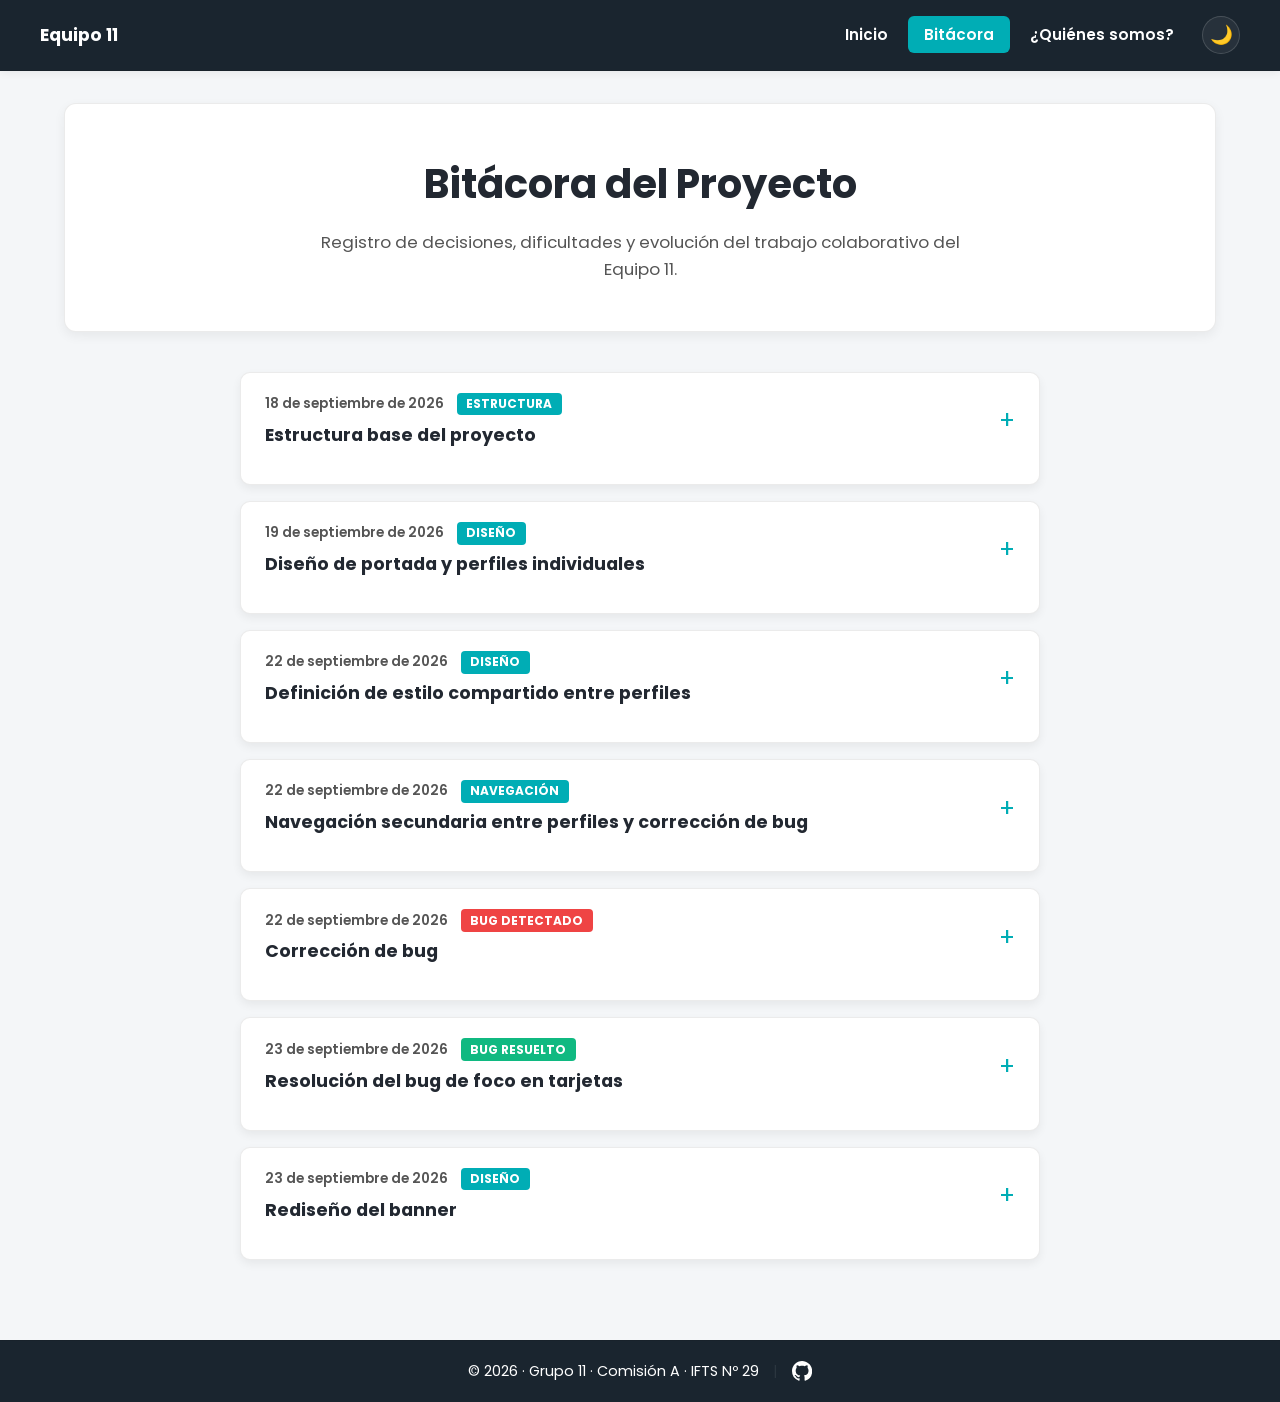
==== commit 0762d7f5: "feat(javier): agrego mis archivos al proyecto" ====
--- a/bitacora.html
+++ b/bitacora.html
@@ -72,9 +72,19 @@
     </main>
 
     <footer>
-      <p>
-        &copy; 2026 · Grupo 11 · Comisión A · IFTS Nº 29
-      </p>
+        <p class="footer-content">
+          <span>&copy; 2026 · Grupo 11 · Comisión A · IFTS Nº 29</span> 
+          <a href="https://github.com/federicosd06-dev/DSWF_TP1_2A_Grupo11" 
+            class="footer-inline-link" 
+            target="_blank" 
+            rel="noopener noreferrer" 
+            title="Ir al repositorio de GitHub del Grupo"
+            aria-label="Ver el repositorio de GitHub del Grupo 11">
+            <svg class="footer-icon" alt="Icono de GitHub" viewBox="0 0 16 16" version="1.1">
+              <path fill="currentColor" d="M8 0c4.42 0 8 3.58 8 8a8.013 8.013 0 0 1-5.45 7.59c-.4.08-.55-.17-.55-.38 0-.27.01-1.13.01-2.2 0-.75-.25-1.23-.54-1.48 1.78-.2 3.65-.88 3.65-3.95 0-.88-.31-1.59-.82-2.15.08-.2.36-1.02-.08-2.12 0 0-.67-.22-2.2.82-.64-.18-1.32-.27-2-.27-.68 0-1.36.09-2 .27-1.53-1.03-2.2-.82-2.2-.82-.44 1.1-.16 1.92-.08 2.12-.51.56-.82 1.28-.82 2.15 0 3.06 1.86 3.75 3.64 3.95-.23.2-.44.55-.51 1.07-.46.21-1.61.55-2.33-.66-.15-.24-.6-.83-1.23-.82-.67.01-.27.38.01.53.34.19.73.9.82 1.13.16.45.68 1.31 2.69.94 0 .67.01 1.3.01 1.49 0 .21-.15.45-.55.38A7.995 7.995 0 0 1 0 8c0-4.42 3.58-8 8-8Z"></path>
+            </svg>
+          </a>
+        </p>
     </footer>
   </body>
 </html>
--- a/css/styles.css
+++ b/css/styles.css
@@ -826,585 +826,6 @@
 }
 
 /* ===================================================
-   TARJETA DE PERFIL INDIVIDUAL - RIA
-   =================================================== */
-
-.tarjeta-unificada-ria {
-  background: var(--color-tarjeta);
-  border: 1px solid var(--color-borde);
-  border-radius: 16px;
-  box-shadow: 0 2px 8px rgba(0, 0, 0, 0.03);
-  overflow: hidden;
-  position: relative;
-  z-index: 1;
-
-  /* -------------------------------------------------
-     Estructura general
-     ------------------------------------------------- */
-
-  .fila-tarjeta {
-    display: grid;
-    grid-template-columns: 1fr;
-  }
-
-  .columna-tarjeta {
-    padding: 1.75rem;
-    display: flex;
-    flex-direction: column;
-    justify-content: space-between;
-
-    position: relative;
-
-  .puntos-decorativos {
-    position: absolute;
-    inset: 0;
-    pointer-events: none;
-    z-index: 0;
-
-      span {
-        position: absolute;
-        width: 2px;
-        height: 2px;
-        border-radius: 50%;
-        background-color: #c084fc;
-        opacity: 0;
-      }
-
-      /* posiciones */
-      span:nth-child(1)  { left: 5%;  top: 8%; }
-      span:nth-child(2)  { left: 18%; top: 4%; }
-      span:nth-child(3)  { left: 37%; top: 7%; }
-      span:nth-child(4)  { left: 61%; top: 5%; }
-      span:nth-child(5)  { left: 87%; top: 9%; }
-
-      span:nth-child(6)  { left: 2%;  top: 30%; }
-      span:nth-child(7)  { left: 97%; top: 27%; }
-
-      span:nth-child(8)  { left: 4%;  top: 52%; }
-      span:nth-child(9)  { left: 96%; top: 49%; }
-
-      span:nth-child(10) { left: 3%;  top: 73%; }
-      span:nth-child(11) { left: 97%; top: 70%; }
-
-      span:nth-child(12) { left: 12%; top: 93%; }
-      span:nth-child(13) { left: 32%; top: 97%; }
-      span:nth-child(14) { left: 53%; top: 94%; }
-      span:nth-child(15) { left: 74%; top: 97%; }
-      span:nth-child(16) { left: 91%; top: 93%; }
-
-      span:nth-child(17) { left: 25%; top: 18%; }
-      span:nth-child(18) { left: 73%; top: 21%; }
-      span:nth-child(19) { left: 23%; top: 81%; }
-      span:nth-child(20) { left: 78%; top: 82%; }
-    }
-  }
-
-  .contenido-perfil {
-    margin: auto;
-    position:relative;
-    z-index: 1;
-  }
-
-  /* -------------------------------------------------
-     Identidad
-     ------------------------------------------------- */
-
-  .identidad {
-    display: flex;
-    align-items: center;
-    gap: 1rem;
-    margin-bottom: 1.5rem;
-
-    img {
-      width: 70px;
-      height: 70px;
-      border-radius: 50%;
-      object-fit: cover;
-    }
-
-    h1 {
-      margin: 0;
-      font-size: 1.3rem;
-    }
-
-    p {
-      margin: 0.15rem 0 0;
-      color: var(--color-texto);
-      font-size: 0.85rem;
-    }
-  }
-
-  /* Títulos de las secciones de la tarjeta */
-  section h2 {
-    font-size: 0.78rem;
-    text-transform: uppercase;
-    letter-spacing: 0.06em;
-    color: var(--color-texto-suave);
-    margin: 0 0 0.75rem;
-  }
-
-  /* -------------------------------------------------
-     Habilidades
-     ------------------------------------------------- */
-
-  .habilidades {
-    list-style: none;
-    display: flex;
-    flex-wrap: wrap;
-    gap: 0.4rem;
-    margin: 0;
-    padding: 0;
-
-    li {
-      background: var(--color-etiqueta-violeta-bg);
-      color: var(--ink);
-      border-radius: 999px;
-      padding: 0.3rem 0.75rem;
-      font-size: 0.75rem;
-      font-weight: 500;
-      cursor: default;
-
-      transition:
-        background-color 0.8s ease,
-        color 0.8s ease,
-        transform 0.3s ease;
-
-      /* PHP */
-      &:nth-child(1) {
-        --chip-bg: #ef4444;
-        --chip-color: #ffffff;
-      }
-
-      /* JavaScript */
-      &:nth-child(2) {
-        --chip-bg: #f59e0b;
-        --chip-color: #ffffff;
-      }
-
-      /* Kotlin */
-      &:nth-child(3) {
-        --chip-bg: #10b981;
-        --chip-color: #ffffff;
-      }
-
-      /* Java */
-      &:nth-child(4) {
-        --chip-bg: #3b82f6;
-        --chip-color: #ffffff;
-      }
-
-      /* Python */
-      &:nth-child(5) {
-        --chip-bg: #8b5cf6;
-        --chip-color: #ffffff;
-      }
-
-      /* En dispositivos con puntero preciso, las
-         habilidades reaccionan al pasar el cursor. */
-      @media (pointer: fine) {
-        &:hover {
-          background: var(--chip-bg);
-          color: var(--chip-color);
-          transform: scale(1.05);
-          transition:
-            background-color 0.15s ease,
-            color 0.15s ease,
-            transform 0.15s ease;
-          outline: none;
-        }
-      }
-
-      /* En dispositivos táctiles, la interacción se
-         controla mediante la clase .touch-active. */
-      @media (pointer: coarse) {
-        cursor: pointer;
-
-        &.touch-active {
-          background: var(--chip-bg);
-          color: var(--chip-color);
-          transform: scale(1.05);
-          transition:
-            background-color 0.15s ease,
-            color 0.15s ease,
-            transform 0.15s ease;
-        }
-      }
-    }
-  }
-
-  /* -------------------------------------------------
-     Pestañas para móvil
-     ------------------------------------------------- */
-
-  .tabs-movil {
-    display: flex;
-    gap: 0.5rem;
-    margin-top: 1.5rem;
-    position: relative;
-    z-index: 1;
-
-    @media (max-width: 800px) {
-      border-bottom: 1px solid var(--color-borde);
-      padding-bottom: 1rem;
-    }
-
-    @media (min-width: 801px) {
-      display: none;
-    }
-  }
-
-  .btn-tab {
-    flex: 1;
-    background: var(--btn-tarjeta-bg);
-    border: 1px solid var(--btn-tarjeta-border);
-    color: var(--btn-tarjeta-text);
-    padding: 0.6rem;
-    border-radius: 8px;
-    cursor: pointer;
-    font: inherit;
-    font-size: 0.85rem;
-    font-weight: 500;
-    text-align: center;
-    transition: all 0.2s ease;
-
-    &.activo {
-      background: var(--color-etiqueta-violeta-bg);
-      color: var(--color-acent-ria-text);
-      border-color: var(--color-etiqueta-violeta);
-    }
-  }
-
-  /* La pestaña inactiva permanece fuera del flujo.
-     JavaScript agrega .activo a la pestaña seleccionada. */
-  .contenido-tab {
-    display: none;
-
-    &.activo {
-      display: block;
-    }
-
-    /* En escritorio no hay pestañas: ambas secciones
-       permanecen visibles simultáneamente. */
-    @media (min-width: 801px) {
-      display: block;
-    }
-  }
-
-  /* -------------------------------------------------
-     Listas de medios
-     ------------------------------------------------- */
-
-  .lista-items {
-    list-style: none;
-    margin: 0;
-    padding: 0;
-    display: flex;
-    flex-direction: column;
-    gap: 1rem;
-  }
-
-  .item {
-    display: flex;
-    align-items: center;
-    gap: 1rem;
-    border-bottom: 1px solid var(--color-borde);
-    padding-bottom: 0.75rem;
-    position: relative;
-
-    &:last-child {
-      border-bottom: none;
-      padding-bottom: 0;
-    }
-
-    /* -------------------------------------------------
-       Póster / imagen del medio
-       ------------------------------------------------- */
-
-    .contenedor-poster {
-      position: relative;
-      width: 46px;
-      height: 46px;
-      flex-shrink: 0;
-
-      @media (pointer: coarse) {
-        cursor: pointer;
-      }
-
-      &:focus-visible {
-        outline: 2px solid var(--color-secundario);
-        outline-offset: 2px;
-        border-radius: 8px;
-      }
-
-      .poster-item {
-        width: 100%;
-        height: 100%;
-        object-fit: cover;
-        border-radius: 8px;
-        background: var(--color-borde);
-        display: block;
-        transition:
-          filter 0.3s ease,
-          transform 0.3s ease;
-      }
-
-      /* Indicador que aparece en dispositivos táctiles */
-      .indicador-poster {
-        display: none;
-        position: absolute;
-        bottom: -4px;
-        right: -4px;
-        background: var(--color-primario);
-        border: 1px solid var(--color-heart-indicador-border);
-        border-radius: 50%;
-        width: 20px;
-        height: 20px;
-        font-size: 0.65rem;
-        align-items: center;
-        justify-content: center;
-        color: var(--color-heart-indicador);
-        box-shadow: 0 1px 3px rgba(0, 0, 0, 0.1);
-        z-index: 2;
-
-        @media (pointer: coarse) {
-          display: flex;
-        }
-      }
-    }
-
-    &.touch-active {
-      .indicador-poster {
-        color: var(--color-acent-ria-text);
-        border-color: var(--color-acent-ria-text);
-        background: var(--color-primario);
-      }
-    }
-
-    /* -------------------------------------------------
-       Información del medio
-       ------------------------------------------------- */
-
-    .info-item {
-      display: flex;
-      flex-direction: column;
-      justify-content: center;
-      flex-grow: 1;
-      position: relative;
-      min-height: 42px;
-      overflow: hidden;
-
-      .info-inicial,
-      .comentario-item {
-        transition:
-          all 0.35s cubic-bezier(0.175, 0.885, 0.32, 1.275);
-      }
-
-      .info-inicial {
-        display: flex;
-        flex-direction: column;
-        justify-content: center;
-        gap: 0.1rem;
-        opacity: 1;
-        transform: translateY(0);
-      }
-
-      .comentario-item {
-        position: absolute;
-        inset: 0;
-        display: flex;
-        align-items: center;
-        font-size: 0.8rem;
-        color: var(--color-acent-ria-text);
-        font-style: italic;
-        font-weight: 500;
-        opacity: 0;
-        pointer-events: none;
-        transform: translateY(12px);
-      }
-
-      .titulo-item {
-        font-size: 0.85rem;
-        font-weight: 500;
-        line-height: 1.3;
-        color: var(--color-texto);
-        display: block;
-      }
-
-      .subtitulo-item {
-        font-size: 0.75rem;
-        color: var(--color-texto-suave);
-        display: block;
-      }
-    }
-
-    /* -------------------------------------------------
-       Interacción táctil
-       ------------------------------------------------- */
-
-    &.touch-active {
-      .info-inicial {
-        opacity: 0;
-        transform: translateY(-12px);
-        pointer-events: none;
-      }
-
-      .comentario-item {
-        opacity: 1;
-        transform: translateY(0);
-        pointer-events: auto;
-      }
-    }
-
-    /* -------------------------------------------------
-       Hover / teclado
-       ------------------------------------------------- */
-
-    @media (pointer: fine) {
-      .contenedor-poster:hover {
-        .poster-item {
-          filter: saturate(1.3) contrast(1.05);
-        }
-
-        ~ .info-item {
-          .info-inicial {
-            opacity: 0;
-            transform: translateY(-12px);
-            pointer-events: none;
-          }
-
-          .comentario-item {
-            opacity: 1;
-            transform: translateY(0);
-            pointer-events: auto;
-          }
-        }
-      }
-
-      .contenedor-poster:focus-visible {
-        ~ .info-item {
-          .info-inicial {
-            opacity: 0;
-            transform: translateY(-12px);
-            pointer-events: none;
-          }
-
-          .comentario-item {
-            opacity: 1;
-            transform: translateY(0);
-            pointer-events: auto;
-          }
-        }
-      }
-    }
-  }
-
-  /* -------------------------------------------------
-     Botón de reproducción
-     ------------------------------------------------- */
-
-  .btn-reproduccion {
-    background: var(--color-etiqueta-violeta-bg);
-    color: var(--color-acent-ria-text);
-    border: none;
-    border-radius: 50%;
-    width: 44px;
-    height: 44px;
-    font-size: 0.85rem;
-    cursor: pointer;
-    text-decoration: none;
-    display: flex;
-    align-items: center;
-    justify-content: center;
-    flex-shrink: 0;
-    transition:
-      background-color 0.2s,
-      transform 0.2s;
-
-    &:hover {
-      background: var(--color-etiqueta-violeta);
-      color: #fff;
-      transform: scale(1.05);
-    }
-  }
-
-  /* -------------------------------------------------
-     Música
-     ------------------------------------------------- */
-
-  .fila-musica {
-    border-top: 1px solid var(--color-borde);
-    padding: 1.75rem;
-
-    @media (max-width: 800px) {
-      border-top: none;
-      margin-top: 0;
-    }
-  }
-
-  /* =================================================
-     ESCRITORIO
-     ================================================= */
-
-  @media (min-width: 801px) {
-    display: grid;
-    grid-template-columns: 1fr 1fr;
-
-    .fila-tarjeta {
-      display: contents;
-    }
-
-    .columna-tarjeta {
-      &:first-child {
-        grid-column: 1;
-        grid-row: 1;
-        border-right: 1px solid var(--color-borde);
-      }
-
-      &:nth-child(2) {
-        grid-column: 2;
-        grid-row: 1;
-      }
-    }
-
-    .fila-musica {
-      grid-column: 1 / -1;
-      grid-row: 2;
-    }
-  }
-
-  /* =================================================
-     MÓVIL
-     ================================================= */
-
-  @media (max-width: 800px) {
-    display: grid;
-    grid-template-columns: 1fr;
-    grid-template-areas:
-      "perfil"
-      "medios";
-
-    .fila-tarjeta {
-      display: contents;
-    }
-
-    .columna-tarjeta {
-      &:first-child {
-        grid-area: perfil;
-        border-right: none;
-      }
-
-      &:nth-child(2) {
-        grid-area: medios;
-      }
-    }
-
-    .fila-musica {
-      grid-area: medios;
-    }
-  }
-}
-
-/* ===================================================
    FOOTER
    =================================================== */
 footer {
@@ -1413,8 +834,42 @@
   text-align: center;
   padding: 1.2rem;
   margin-top: auto;
-  font-size: 0.9rem;
+  font-size: clamp(0.8rem, 1.2vw, 0.9rem);
   border-top: 1px solid var(--color-borde);
+}
+
+.footer-content {
+  display: inline-flex;
+  align-items: center;
+  justify-content: center;
+  gap: clamp(0.5rem, 1.5vw, 0.85rem);
+  line-height: 1.05;
+}
+
+.footer-inline-link {
+  display: inline-flex;
+  align-items: center;
+  gap: clamp(0.5rem, 1.5vw, 0.85rem);
+  color: var(--color-texto-footer);
+  text-decoration: none;
+}
+
+.footer-icon {
+  width: 1.4em;
+  height: 1.4em;
+  display: block;
+  fill: currentColor;
+}
+
+.footer-inline-link::before{
+  content: "|";
+  color: var(--color-separador-util);
+}
+
+@media (max-width: 600px) {
+  footer {
+    font-size: 0.8rem;
+  }
 }
 
 /* ===================================================
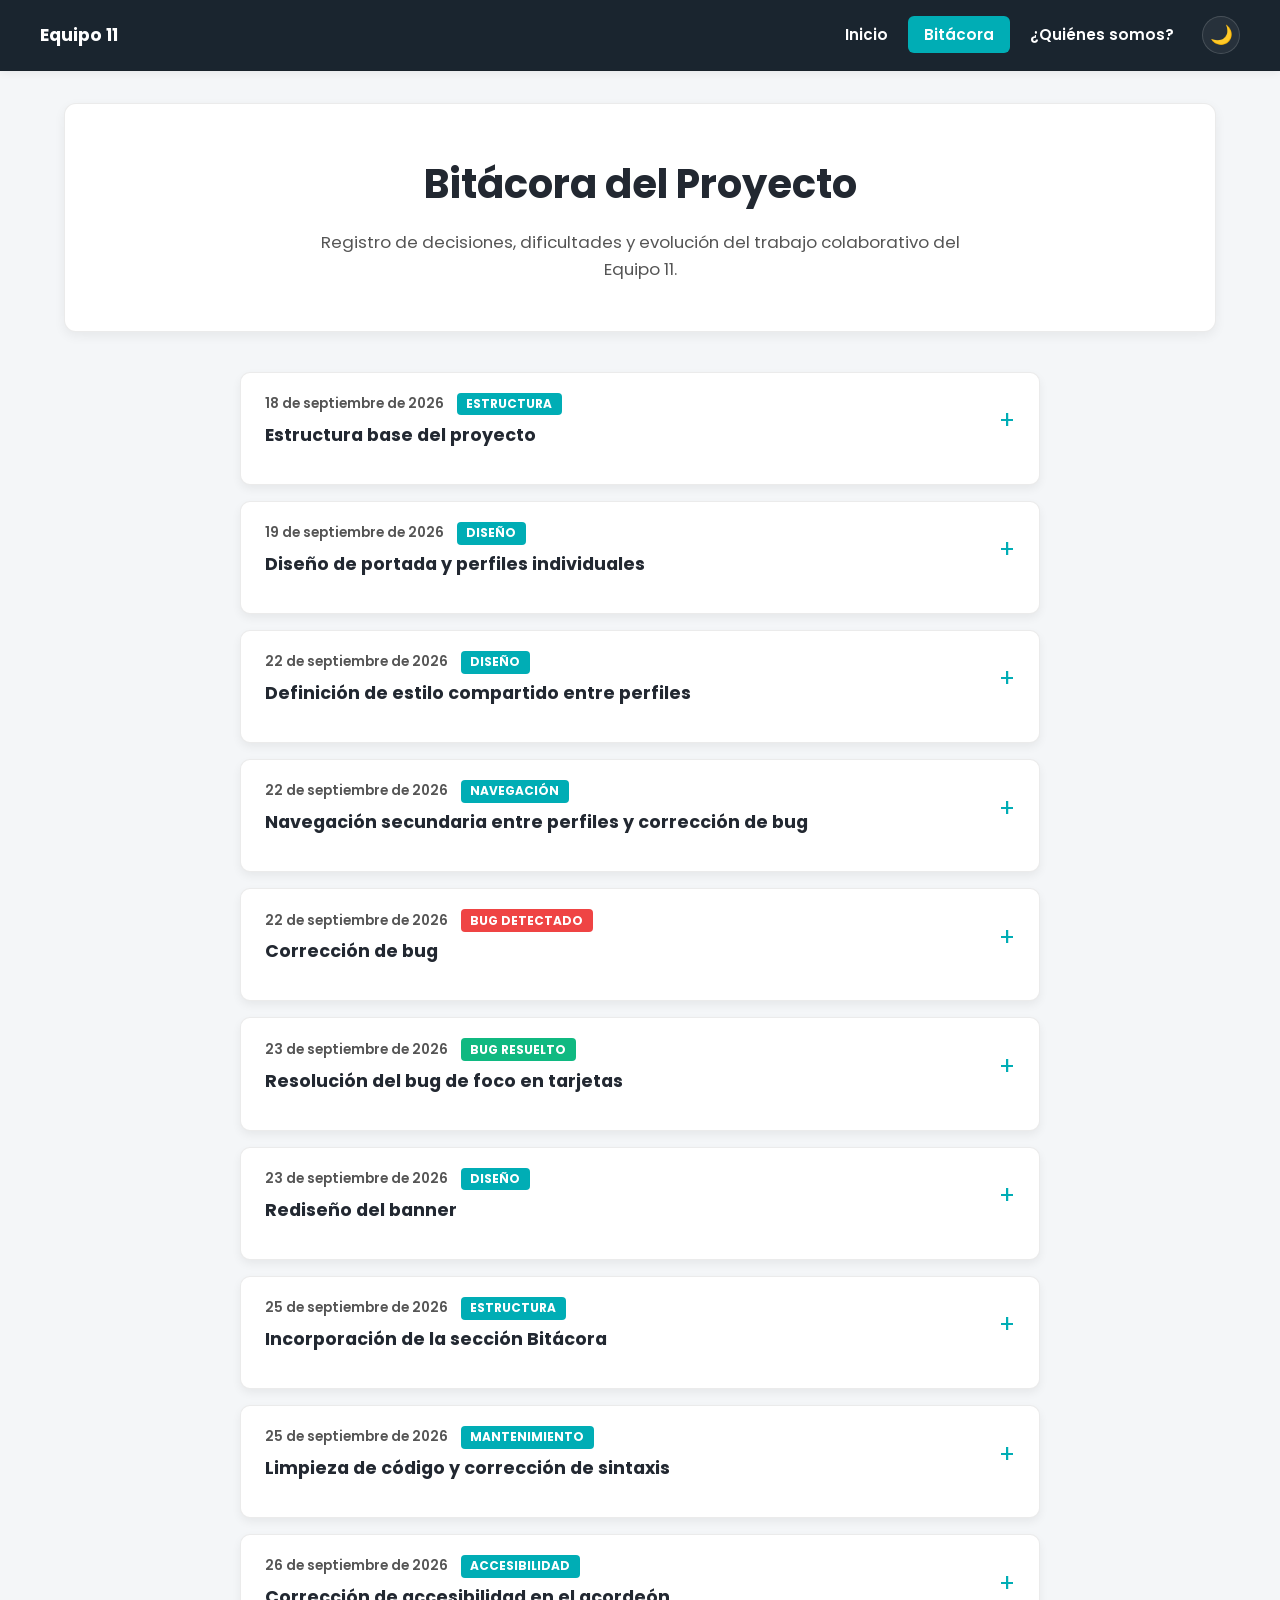
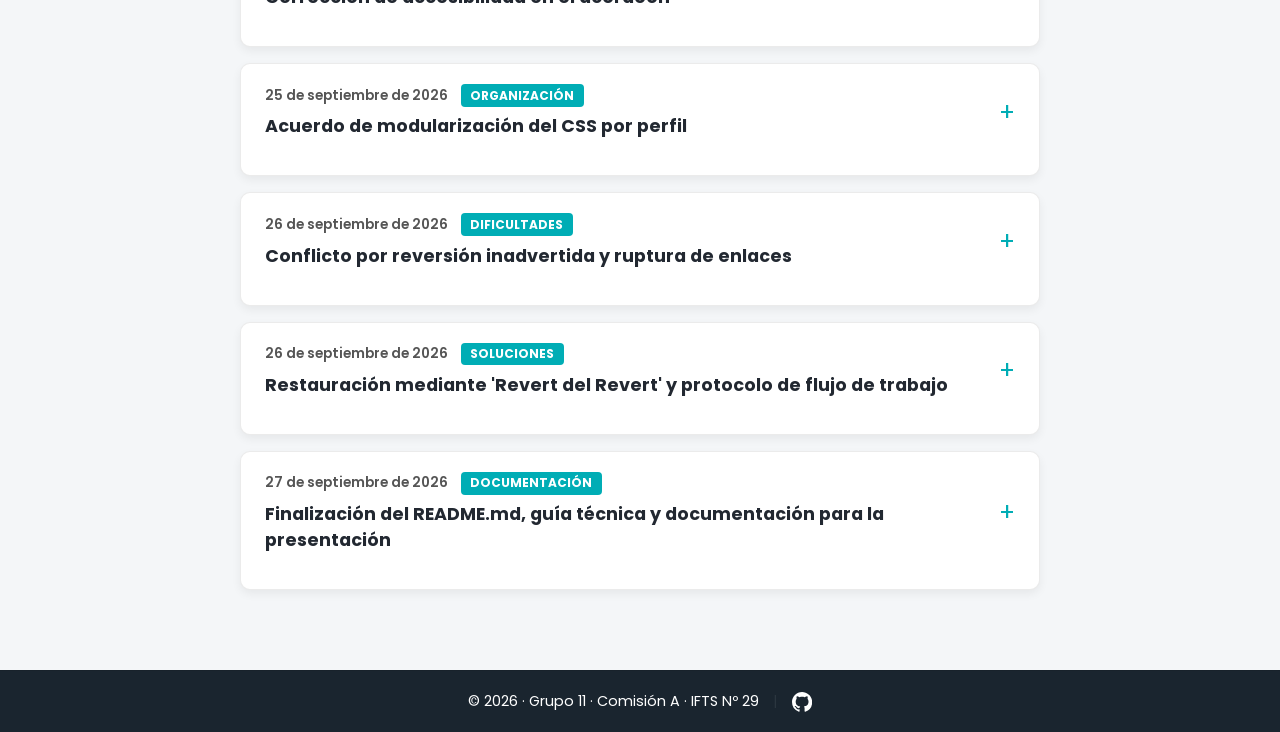
==== commit 9755951b: "fix: revision final de HTML y accesibilidad - Se eliminó alt de los SVG de los footers.  - Se agregó" ====
--- a/bitacora.html
+++ b/bitacora.html
@@ -4,12 +4,6 @@
     <meta charset="UTF-8" />
     <meta name="viewport" content="width=device-width, initial-scale=1.0" />
     <title>Bitácora ~ Equipo 11</title>
-
-    <!--
-      Obtenemos el tema que se debe usar al cargar la página:
-      primero buscamos una preferencia guardada por el usuario.
-      Si no existe, usamos la preferencia de tema del sistema.
-    -->
     <script>
       (function () {
         const temaSalvado = localStorage.getItem("theme") ||
@@ -17,7 +11,6 @@
 
         document.documentElement.setAttribute("data-theme", temaSalvado);
 
-        // Evitamos animaciones durante la inicialización para prevenir parpadeos.
         document.documentElement.classList.add("no-transiciones");
       })();
     </script>
@@ -27,7 +20,7 @@
     <script type="module" src="js/bitacora.js"></script>
   </head>
   <body>
-    <!-- MENÚ DE NAVEGACIÓN GLOBAL (idéntico al de index.html) -->
+    <!-- MENÚ DE NAVEGACIÓN GLOBAL -->
     <header>
       <div class="nav-contenedor">
         <a href="index.html" class="nav-logo">Equipo <span>11</span></a>
@@ -75,12 +68,14 @@
         <p class="footer-content">
           <span>&copy; 2026 · Grupo 11 · Comisión A · IFTS Nº 29</span> 
           <a href="https://github.com/federicosd06-dev/DSWF_TP1_2A_Grupo11" 
-            class="footer-inline-link" 
-            target="_blank" 
-            rel="noopener noreferrer" 
-            title="Ir al repositorio de GitHub del Grupo"
-            aria-label="Ver el repositorio de GitHub del Grupo 11">
-            <svg class="footer-icon" alt="Icono de GitHub" viewBox="0 0 16 16" version="1.1">
+              class="footer-inline-link" 
+              target="_blank" 
+              rel="noopener noreferrer" 
+              title="Ir al repositorio de GitHub del Grupo"
+              aria-label="Ver el repositorio de GitHub del Grupo 11">
+            <svg class="footer-icon" 
+                 viewBox="0 0 16 16" 
+                 version="1.1">
               <path fill="currentColor" d="M8 0c4.42 0 8 3.58 8 8a8.013 8.013 0 0 1-5.45 7.59c-.4.08-.55-.17-.55-.38 0-.27.01-1.13.01-2.2 0-.75-.25-1.23-.54-1.48 1.78-.2 3.65-.88 3.65-3.95 0-.88-.31-1.59-.82-2.15.08-.2.36-1.02-.08-2.12 0 0-.67-.22-2.2.82-.64-.18-1.32-.27-2-.27-.68 0-1.36.09-2 .27-1.53-1.03-2.2-.82-2.2-.82-.44 1.1-.16 1.92-.08 2.12-.51.56-.82 1.28-.82 2.15 0 3.06 1.86 3.75 3.64 3.95-.23.2-.44.55-.51 1.07-.46.21-1.61.55-2.33-.66-.15-.24-.6-.83-1.23-.82-.67.01-.27.38.01.53.34.19.73.9.82 1.13.16.45.68 1.31 2.69.94 0 .67.01 1.3.01 1.49 0 .21-.15.45-.55.38A7.995 7.995 0 0 1 0 8c0-4.42 3.58-8 8-8Z"></path>
             </svg>
           </a>
--- a/css/styles.css
+++ b/css/styles.css
@@ -1066,193 +1066,3 @@
   .timeline-header { padding: 1rem; }
   .timeline-inner p { padding: 1rem; }
 }
-
-   /*========== MARCOS ==========*/
-
-.tarjeta-perfil.marcos {
-  --color-marcos: var(--color-etiqueta-coral);
-}
-
-.tarjeta-perfil.marcos .avatar {
-  border-color: var(--color-marcos);
-}
-
-/*========== HABILIDADES ==========*/
-
-.marcos-habilidades {
-  display: flex;
-  flex-wrap: wrap;
-  gap: .6rem;
-  padding: 0;
-  list-style: none;
-}
-
-.marcos-habilidades li {
-  padding: .4rem .8rem;
-  border-radius: 20px;
-  background: var(--color-etiqueta-coral);
-  color: #fff;
-  font-weight: 600;
-}
-
-.habilidad-proximamente {
-  opacity: .7;
-  border: 1px dashed var(--color-marcos);
-  background: transparent !important;
-  color: var(--color-marcos) !important;
-}
-
-/*========== PELÍCULAS ==========*/
-
-.marcos-peliculas-grid,
-.marcos-albumes-grid {
-  display: grid;
-  grid-template-columns: repeat(3, 1fr);
-  gap: 1rem;
-  margin-top: 1rem;
-}
-
-.marcos-flip-card,
-.marcos-album-card {
-  height: 340px;
-  perspective: 1000px;
-  cursor: pointer;
-}
-
-.marcos-flip-inner,
-.marcos-album-inner {
-  width: 100%;
-  height: 100%;
-  position: relative;
-  transition: transform .6s;
-  transform-style: preserve-3d;
-}
-
-.marcos-flip-card.girada .marcos-flip-inner,
-.marcos-album-card.girada .marcos-album-inner {
-  transform: rotateY(180deg);
-}
-
-.marcos-flip-front,
-.marcos-flip-back,
-.marcos-album-front,
-.marcos-album-back {
-  position: absolute;
-  inset: 0;
-  padding: 1rem;
-  border-radius: 10px;
-  background: var(--color-tarjeta);
-  backface-visibility: hidden;
-  text-align: center;
-  box-shadow: var(--sombra-tarjeta);
-}
-
-.marcos-flip-back,
-.marcos-album-back {
-  transform: rotateY(180deg);
-  display: flex;
-  flex-direction: column;
-  justify-content: center;
-}
-
-.marcos-poster {
-  width: 100%;
-  height: 240px;
-  object-fit: cover;
-  border-radius: 8px;
-}
-
-.marcos-pelicula-titulo,
-.marcos-album-titulo {
-  margin: .5rem 0 .2rem;
-  font-size: .95rem;
-  line-height: 1.2;
-  overflow-wrap: break-word;
-}
-
-.marcos-pelicula-autor,
-.marcos-album-autor,
-.marcos-ayuda {
-  color: var(--color-texto-suave);
-  font-size: .85rem;
-}
-
-
-/*========== ÁLBUMES ==========*/
-
-.marcos-album-card {
-  height: 320px;
-}
-
-.marcos-album-cover {
-  width: 100%;
-  height: 220px;
-  object-fit: cover;
-  border-radius: 8px;
-}
-
-/*========== QA ==========*/
-
-#btn-diagnostico {
-  padding: .7rem 1.2rem;
-  border: 0;
-  border-radius: 8px;
-  background: var(--color-marcos);
-  color: #fff;
-  cursor: pointer;
-  font-weight: 600;
-}
-
-#resultado-diagnostico {
-  display: grid;
-  gap: .4rem;
-  margin-top: 1rem;
-}
-
-.diagnostico-item {
-  padding: .5rem;
-  border-radius: 6px;
-  background: var(--color-fondo);
-}
-
-/*========== RESPONSIVE ==========*/
-
-@media (max-width: 899px) {
-  .marcos-peliculas-grid,
-  .marcos-albumes-grid {
-    grid-template-columns: 1fr 1fr;
-  }
-}
-
-@media (max-width: 400px) {
-  .marcos-peliculas-grid,
-  .marcos-albumes-grid {
-    grid-template-columns: 1fr;
-  }
-
-  .marcos-flip-card {
-    height: 330px;
-  }
-
-  .marcos-album-card {
-    height: 380px;
-  }
-
-  .marcos-album-back {
-    padding: 1.2rem;
-    overflow-y: auto;
-  }
-
-  .marcos-album-back p {
-    overflow-wrap: break-word;
-  }
-}
-
-/*========== ACCESIBILIDAD ==========*/
-
-@media (prefers-reduced-motion: reduce) {
-  .marcos-flip-inner,
-  .marcos-album-inner {
-    transition: none;
-  }
-}
